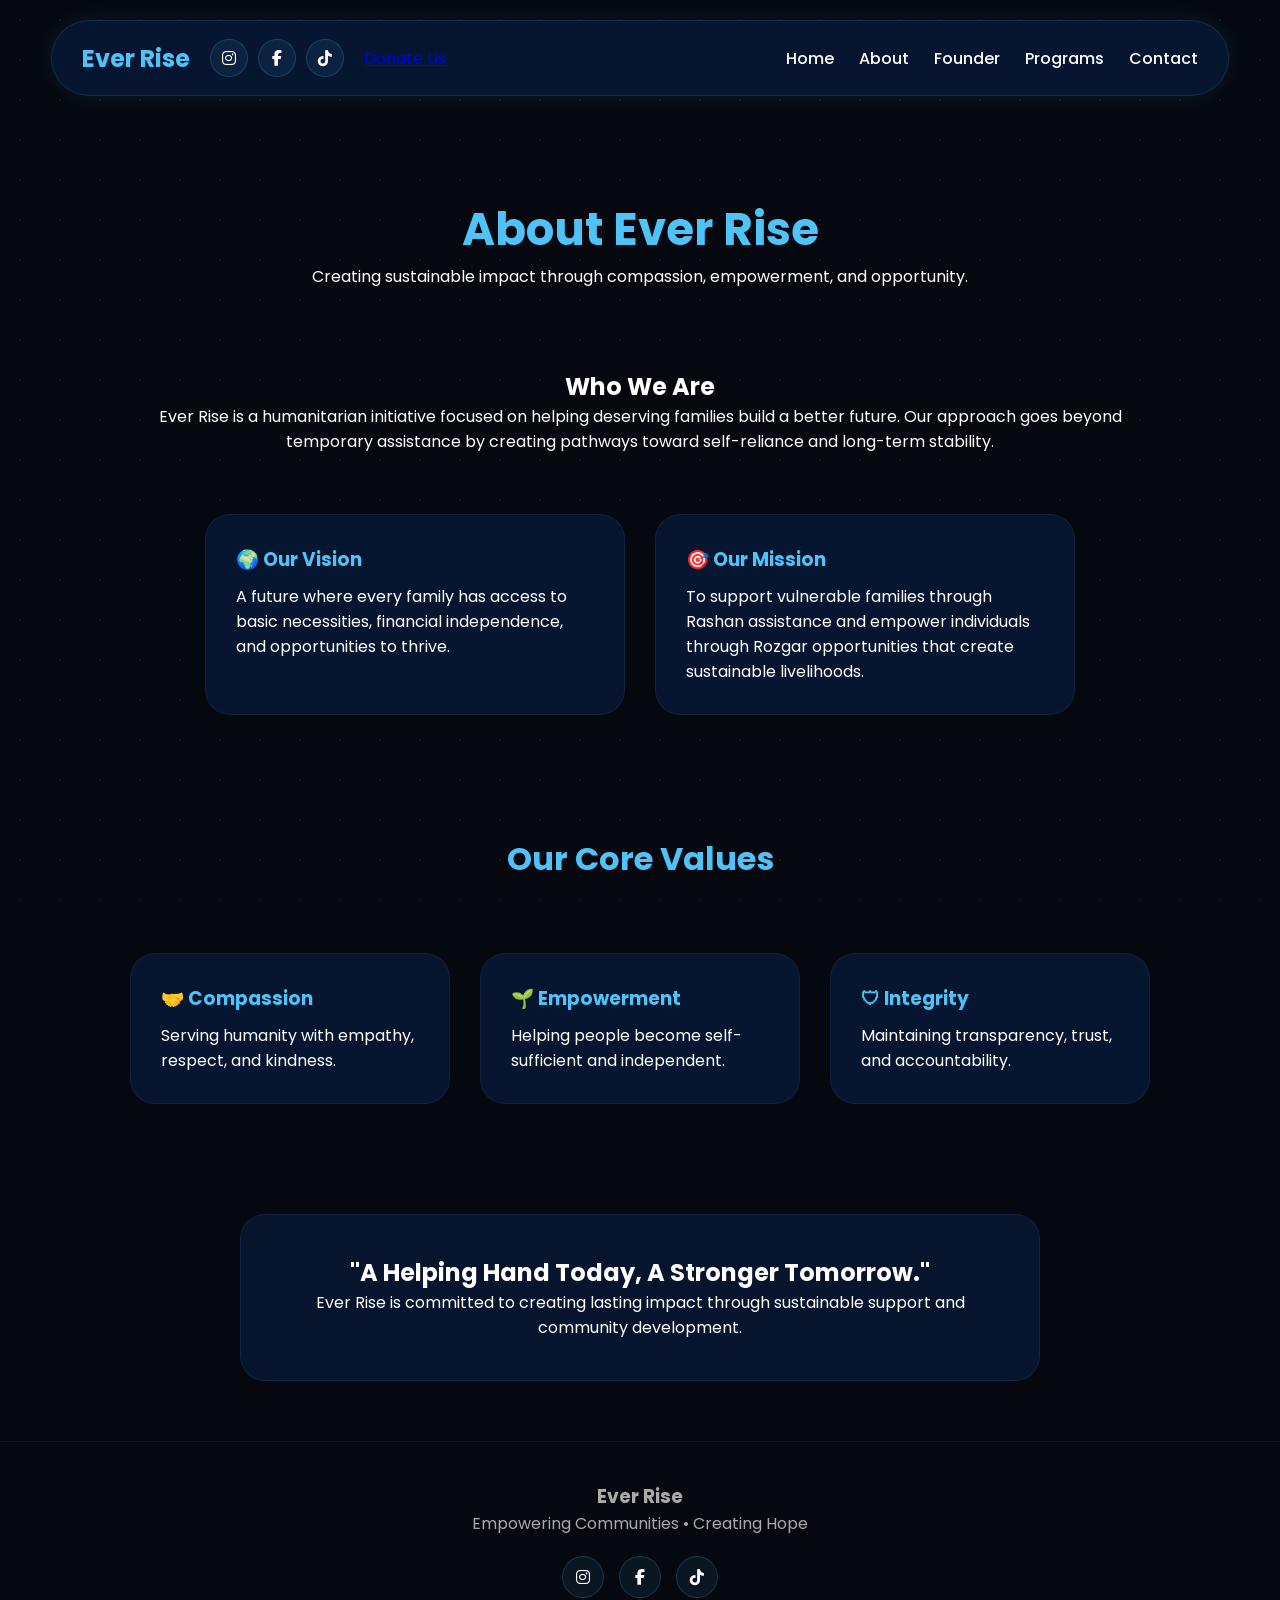
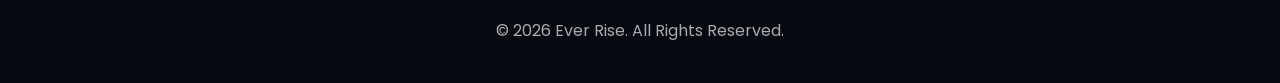
==== about.html @ 87ec5e27 "Update about.html" ====
<!DOCTYPE html>
<html lang="en">

<head>
    <meta charset="UTF-8">
    <meta name="viewport" content="width=device-width, initial-scale=1.0">

    <title>About Us | Ever Rise</title>

    <link rel="icon" type="image/jpeg" href="ever.rise.jpeg">
        <!-- Font Awesome Icons -->
    <link rel="stylesheet"
    href="https://cdnjs.cloudflare.com/ajax/libs/font-awesome/6.5.1/css/all.min.css">

    <link rel="stylesheet" href="css/style.css">

    <link rel="preconnect" href="https://fonts.googleapis.com">
    <link href="https://fonts.googleapis.com/css2?family=Poppins:wght@300;400;500;600;700;800&display=swap"
        rel="stylesheet">
    <link rel="stylesheet"
    href="https://cdnjs.cloudflare.com/ajax/libs/font-awesome/6.5.1/css/all.min.css">
</head>

<body>

    <!-- Animated Background -->
    <div class="particles"></div>

    <!-- Navigation -->

<nav>

    <div class="nav-left">

        <div class="logo">
            Ever Rise
        </div>

        <div class="social-links">

            <a href="https://www.instagram.com/ever.rise.1187/" target="_blank">
                <i class="fab fa-instagram"></i>
            </a>

            <a href="https://www.facebook.com/profile.php?id=61590970520657" target="_blank">
                <i class="fab fa-facebook-f"></i>
            </a>
                    <a href="https://www.tiktok.com/@ever.rise.1187?_r=1&_t=ZS-97JCHIYLV4e" target="_blank">
            <i class="fab fa-tiktok"></i>
            </a>

        </div>
        <a href="donate.html" class="donate-btn">
        Donate Us
        </a>
    </div>

    <ul>
        <li><a href="index.html">Home</a></li>
        <li><a href="about.html">About</a></li>
        <li><a href="founder.html">Founder</a></li>
        <li><a href="projects.html">Programs</a></li>
        <li><a href="contact.html">Contact</a></li>
    </ul>

</nav>

    <!-- Page Header -->

    <section class="page-hero">

        <h1 class="reveal">
            About Ever Rise
        </h1>

        <p class="reveal">
            Creating sustainable impact through compassion,
            empowerment, and opportunity.
        </p>

    </section>

    <!-- About Section -->

    <section class="about-section">

        <div class="about-content reveal">

            <h2>
                Who We Are
            </h2>

            <p>
                Ever Rise is a humanitarian initiative focused on helping
                deserving families build a better future. Our approach goes
                beyond temporary assistance by creating pathways toward
                self-reliance and long-term stability.
            </p>

        </div>

    </section>

    <!-- Vision & Mission -->

    <section class="vision-mission">

        <div class="card reveal">

            <h3>🌍 Our Vision</h3>

            <p>
                A future where every family has access to basic necessities,
                financial independence, and opportunities to thrive.
            </p>

        </div>

        <div class="card reveal">

            <h3>🎯 Our Mission</h3>

            <p>
                To support vulnerable families through Rashan assistance
                and empower individuals through Rozgar opportunities that
                create sustainable livelihoods.
            </p>

        </div>

    </section>

    <!-- Values -->

    <section class="values">

        <h2 class="section-title reveal">
            Our Core Values
        </h2>

        <div class="program-grid">

            <div class="card reveal">
                <h3>🤝 Compassion</h3>
                <p>
                    Serving humanity with empathy, respect, and kindness.
                </p>
            </div>

            <div class="card reveal">
                <h3>🌱 Empowerment</h3>
                <p>
                    Helping people become self-sufficient and independent.
                </p>
            </div>

            <div class="card reveal">
                <h3>🛡 Integrity</h3>
                <p>
                    Maintaining transparency, trust, and accountability.
                </p>
            </div>

        </div>

    </section>

    <!-- Quote Section -->

    <section class="mission reveal">

        <div class="mission-box">

            <h2>
                "A Helping Hand Today, A Stronger Tomorrow."
            </h2>

            <p>
                Ever Rise is committed to creating lasting impact through
                sustainable support and community development.
            </p>

        </div>

    </section>

    <!-- Footer -->

 <footer>

    <h3>Ever Rise</h3>

    <p>
        Empowering Communities • Creating Hope
    </p>

    <div class="footer-social">

        <a href="https://www.instagram.com/ever.rise.1187/" target="_blank">
            <i class="fab fa-instagram"></i>
        </a>

        <a href="https://www.facebook.com/profile.php?id=61590970520657" target="_blank">
            <i class="fab fa-facebook-f"></i>
        </a>
        <a href="https://www.tiktok.com/@ever.rise.1187?_r=1&_t=ZS-97JCHIYLV4e" target="_blank">
            <i class="fab fa-tiktok"></i>
        </a>
        
    </div>

    <p class="copyright">
        © 2026 Ever Rise. All Rights Reserved.
    </p>

</footer>

    <script src="js/script.js"></script>

</body>

</html>
---- css/style.css ----
/* =========================
   GLOBAL RESET
========================= */

*{
    margin:0;
    padding:0;
    box-sizing:border-box;
    font-family:'Poppins', sans-serif;
}

body{
    background:#05080f;
    color:#ffffff;
    overflow-x:hidden;
}

/* =========================
   COLORS
========================= */

:root{
    --primary:#0d47a1;
    --secondary:#1e88e5;
    --dark:#05080f;
    --card:#081b3d;
    --glow:#4fc3f7;
}

/* =========================
   GLITTER BACKGROUND
========================= */

.particles{
    position:fixed;
    width:100%;
    height:100%;
    top:0;
    left:0;
    z-index:-1;
    overflow:hidden;
}

.particles::before,
.particles::after{
    content:"";
    position:absolute;
    width:200%;
    height:200%;
    background:
    radial-gradient(circle, rgba(79,195,247,0.6) 1px, transparent 1px);
    background-size:40px 40px;
    opacity:0.12;
    animation:moveStars 60s linear infinite;
}

.particles::after{
    opacity:0.06;
    animation-direction:reverse;
}

@keyframes moveStars{
    from{
        transform:translate(0,0);
    }
    to{
        transform:translate(-300px,-300px);
    }
}

/* =========================
   NAVBAR
========================= */

nav{
    width:92%;
    margin:20px auto;
    padding:18px 30px;

    display:flex;
    justify-content:space-between;
    align-items:center;

    background:rgba(8,27,61,0.75);
    backdrop-filter:blur(20px);

    border-radius:60px;
    border:1px solid rgba(79,195,247,0.15);

    box-shadow:0 0 25px rgba(79,195,247,0.10);
}

.logo{
    font-size:24px;
    font-weight:700;
    color:var(--glow);
}

nav ul{
    display:flex;
    list-style:none;
    gap:25px;
}

nav ul li a{
    text-decoration:none;
    color:#ffffff;
    transition:0.3s;
    font-weight:500;
}

nav ul li a:hover,
nav ul li a.active{
    color:var(--glow);
}

/* =========================
   HERO
========================= */

.hero{
    height:85vh;
    display:flex;
    align-items:center;
    justify-content:center;
    text-align:center;
    padding:20px;
}

.hero-content{
    max-width:800px;
}

.tagline{
    color:var(--glow);
    font-size:14px;
    letter-spacing:2px;
}

.hero h1{
    font-size:60px;
    margin:20px 0;
    line-height:1.2;
    animation:glowText 4s infinite alternate;
}

.hero p{
    color:#c7d6ff;
    margin-bottom:25px;
}

@keyframes glowText{
    from{
        text-shadow:0 0 10px rgba(79,195,247,0.2);
    }
    to{
        text-shadow:0 0 25px rgba(79,195,247,0.6);
    }
}

/* =========================
   BUTTONS
========================= */

.btn{
    display:inline-block;
    padding:12px 28px;
    background:var(--primary);
    color:#fff;
    border-radius:50px;
    text-decoration:none;
    transition:0.4s;
    position:relative;
    overflow:hidden;
}

.btn:hover{
    background:#1565c0;
    transform:translateY(-3px);
}

.btn-outline{
    background:transparent;
    border:1px solid var(--glow);
}

.btn::before{
    content:"";
    position:absolute;
    top:0;
    left:-120%;
    width:100%;
    height:100%;
    background:linear-gradient(90deg,transparent,rgba(255,255,255,0.3),transparent);
    transition:0.7s;
}

.btn:hover::before{
    left:120%;
}

/* =========================
   STATS
========================= */

.stats{
    display:flex;
    justify-content:center;
    gap:30px;
    flex-wrap:wrap;
    padding:60px 20px;
}

.stat-card{
    background:rgba(8,27,61,0.7);
    border-radius:25px;
    padding:30px;
    width:220px;
    text-align:center;
    border:1px solid rgba(79,195,247,0.1);
    transition:0.4s;
}

.stat-card:hover{
    transform:translateY(-10px);
    box-shadow:0 0 30px rgba(79,195,247,0.25);
}

.stat-card h2{
    font-size:40px;
    color:var(--glow);
}

/* =========================
   PROGRAMS / CARDS
========================= */

.program-grid{
    display:flex;
    justify-content:center;
    flex-wrap:wrap;
    gap:30px;
    padding:50px 20px;
}

.card{
    background:rgba(8,27,61,0.75);
    backdrop-filter:blur(15px);
    padding:30px;
    border-radius:25px;
    width:320px;

    border:1px solid rgba(255,255,255,0.05);

    transition:0.4s;
}

.card:hover{
    transform:translateY(-10px);
    border-color:rgba(79,195,247,0.4);
    box-shadow:0 15px 40px rgba(79,195,247,0.2);
}

.card h3{
    color:var(--glow);
    margin-bottom:10px;
}

.icon{
    font-size:30px;
    margin-bottom:10px;
}

.program-card ul{
    margin:15px 0;
    padding-left:18px;
}

/* =========================
   SECTIONS
========================= */

.section-title{
    text-align:center;
    font-size:32px;
    color:var(--glow);
    margin-top:40px;
}

.page-hero{
    text-align:center;
    padding:80px 20px;
}

.page-hero h1{
    font-size:45px;
    color:var(--glow);
}

/* =========================
   MISSION BOX
========================= */

.mission-box{
    max-width:800px;
    margin:60px auto;
    padding:40px;
    background:rgba(8,27,61,0.7);
    border-radius:25px;
    border:1px solid rgba(79,195,247,0.1);
    text-align:center;
}

/* =========================
   CONTACT
========================= */

.contact-section{
    display:flex;
    justify-content:center;
    gap:30px;
    flex-wrap:wrap;
    padding:50px 20px;
}

.contact-card{
    width:320px;
    background:rgba(8,27,61,0.75);
    padding:30px;
    border-radius:25px;
    text-align:center;
    border:1px solid rgba(255,255,255,0.05);
}

.contact-link{
    display:inline-block;
    margin-top:10px;
    color:var(--glow);
    text-decoration:none;
}

/* =========================
   FOOTER
========================= */

footer{
    text-align:center;
    padding:40px 20px;
    margin-top:60px;
    border-top:1px solid rgba(255,255,255,0.05);
    color:#aaa;
}

/* =========================
   SCROLL ANIMATION
========================= */

.reveal{
    opacity:0;
    transform:translateY(40px);
    transition:1s ease;
}

.reveal.active{
    opacity:1;
    transform:translateY(0);
}

/* =========================
   RESPONSIVE
========================= */

@media(max-width:768px){

    nav{
        flex-direction:column;
        gap:20px;
        border-radius:25px;
    }

    nav ul{
        justify-content:center;
        flex-wrap:wrap;
    }

    .social-links{
        justify-content:center;
    }
}

/* =========================
   FOUNDER PAGE
========================= */

.founder-section{
    max-width:1200px;
    margin:auto;
    padding:40px 20px 80px;
}

.founder-content{
    display:flex;
    align-items:center;
    justify-content:space-between;
    gap:60px;
}

.founder-text{
    flex:1;
}

.founder-tag{
    color:var(--glow);
    letter-spacing:2px;
    font-size:14px;
}

.founder-text h2{
    font-size:42px;
    margin:15px 0 25px;
}

.founder-text p{
    color:#d5dff5;
    margin-bottom:18px;
    line-height:1.9;
}

.founder-signature{
    margin-top:30px;
    color:var(--glow);
    font-weight:600;
    font-size:18px;
}

.founder-image{
    flex:1;
    display:flex;
    justify-content:center;
}

.founder-image img{
    width:100%;
    max-width:420px;

    border-radius:35px;

    border:2px solid rgba(79,195,247,.3);

    box-shadow:
    0 0 25px rgba(79,195,247,.15),
    0 0 60px rgba(79,195,247,.08);

    transition:.4s;
}

.founder-image img:hover{
    transform:translateY(-10px);

    box-shadow:
    0 0 35px rgba(79,195,247,.25),
    0 0 90px rgba(79,195,247,.12);
}

@media(max-width:900px){

    .founder-content{
        flex-direction:column-reverse;
        text-align:center;
    }

    .founder-text h2{
        font-size:32px;
    }

    .founder-image img{
        max-width:320px;
    }
}

/* =========================
   ABOUT PAGE FIX (VISION / MISSION)
========================= */

.vision-mission{
    display:flex;
    justify-content:center;
    align-items:stretch;
    gap:30px;

    padding:60px 20px;
    flex-wrap:wrap;
}

/* Make both cards equal + structured */
.vision-mission .card{
    flex:1;
    min-width:320px;
    max-width:420px;
    text-align:left;
}

/* Center section heading properly */
.section-title{
    width:100%;
    text-align:center;
    margin:60px 0 20px;
}

.about-content{
    text-align:center;
    max-width:1000px;
    margin:0 auto;
}

.about-content h2,
.about-content p{
    text-align:center;
}

/* =========================
   SOCIAL LINKS
========================= */

.social-links{
    display:flex;
    gap:15px;
    align-items:center;
}

.social-links a,
.footer-social a{

    width:42px;
    height:42px;

    display:flex;
    align-items:center;
    justify-content:center;

    border-radius:50%;

    color:#fff;
    text-decoration:none;

    background:rgba(79,195,247,.08);

    border:1px solid rgba(79,195,247,.2);

    transition:.35s;
}

.social-links a:hover,
.footer-social a:hover{

    transform:translateY(-4px);

    color:#4fc3f7;

    box-shadow:
    0 0 15px rgba(79,195,247,.4),
    0 0 30px rgba(79,195,247,.2);
}

.footer-social{

    display:flex;
    justify-content:center;
    gap:15px;

    margin:20px 0;
}
/* NAV LEFT SIDE */

.nav-left{
    display:flex;
    align-items:center;
    gap:20px;
}

/* SMALLER HEADER ICONS */

.social-links{
    display:flex;
    gap:10px;
}

.social-links a{

    width:38px;
    height:38px;

    display:flex;
    align-items:center;
    justify-content:center;

    border-radius:50%;

    color:white;
    text-decoration:none;

    background:rgba(79,195,247,.08);

    border:1px solid rgba(79,195,247,.2);

    transition:.3s;
}

.social-links a:hover{

    color:#4fc3f7;

    transform:translateY(-2px);

    box-shadow:
    0 0 12px rgba(79,195,247,.4);
}
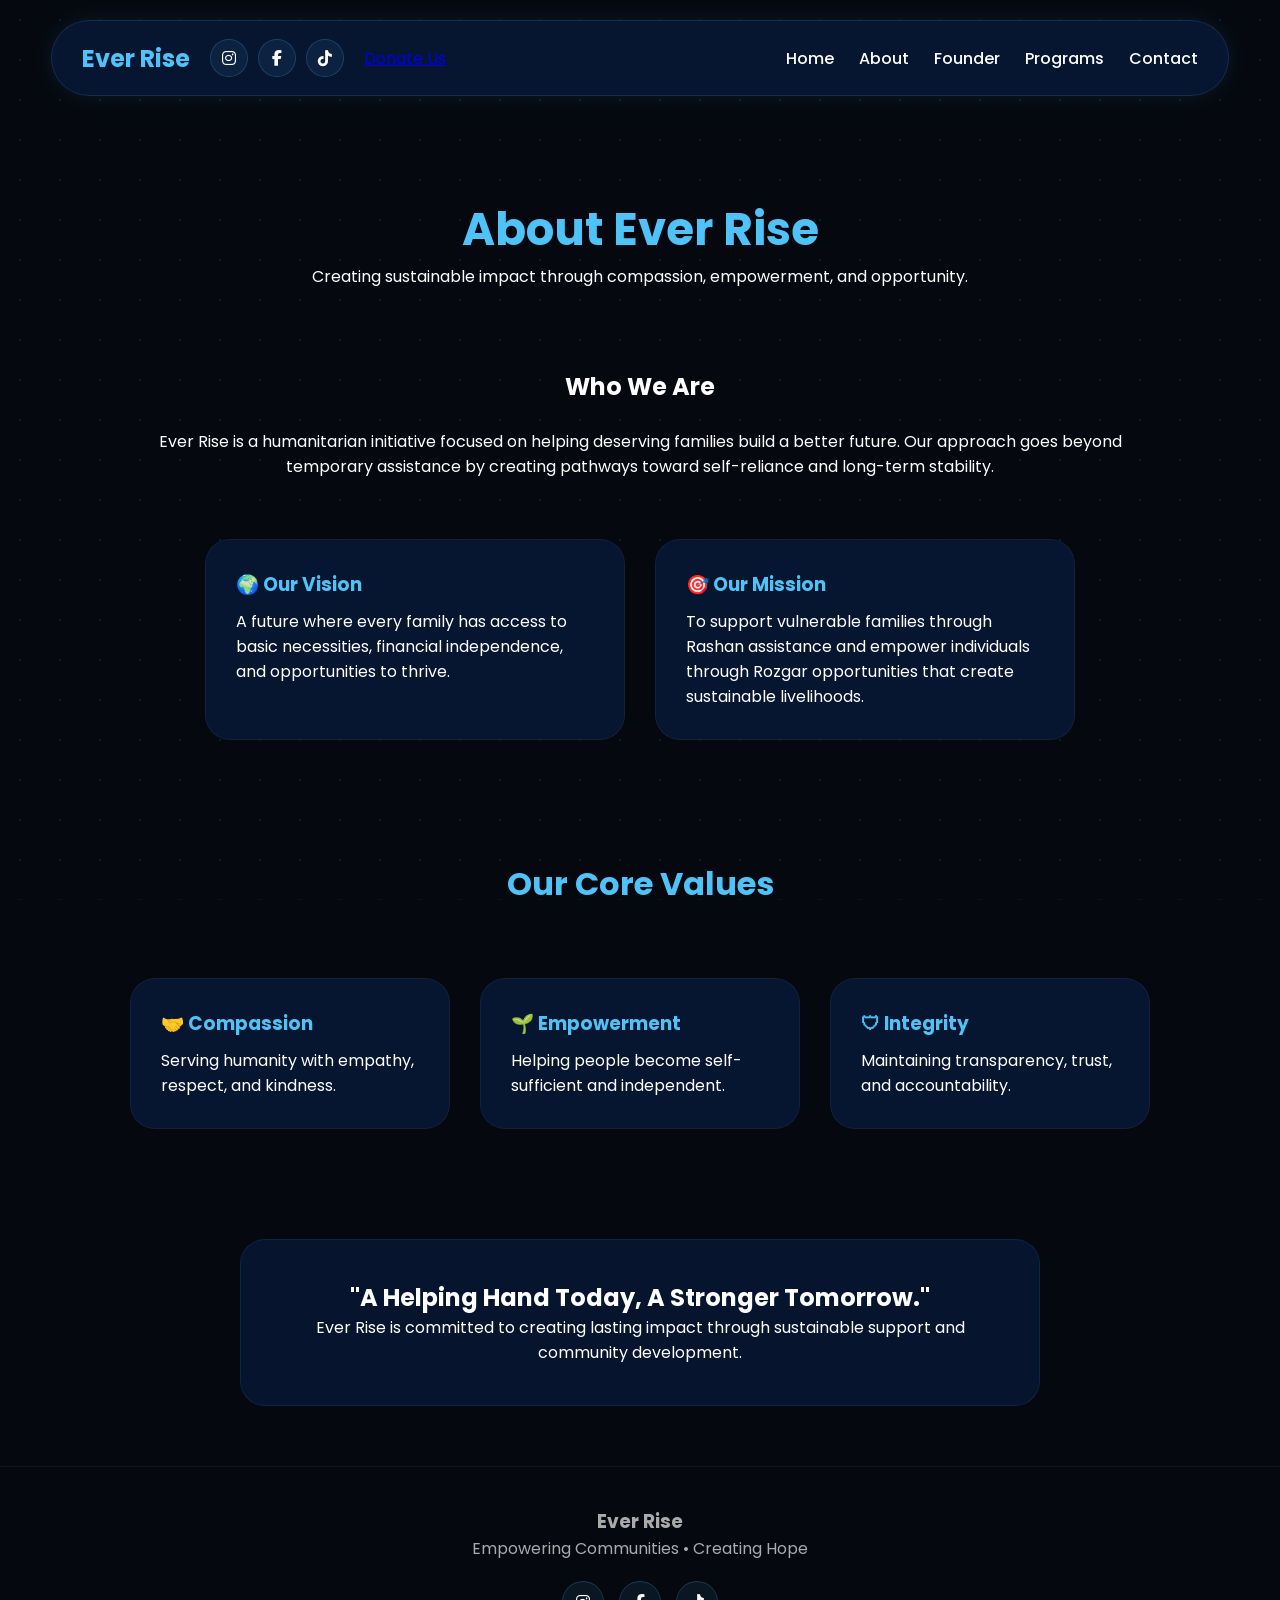
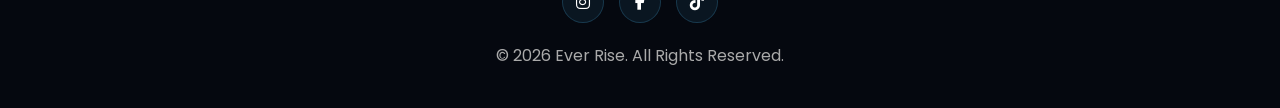
==== commit 32cb6ed0: "Fix HTML formatting and structure in about.html" ====
--- a/about.html
+++ b/about.html
@@ -89,7 +89,7 @@
             <h2>
                 Who We Are
             </h2>
-
+            <br>
             <p>
                 Ever Rise is a humanitarian initiative focused on helping
                 deserving families build a better future. Our approach goes
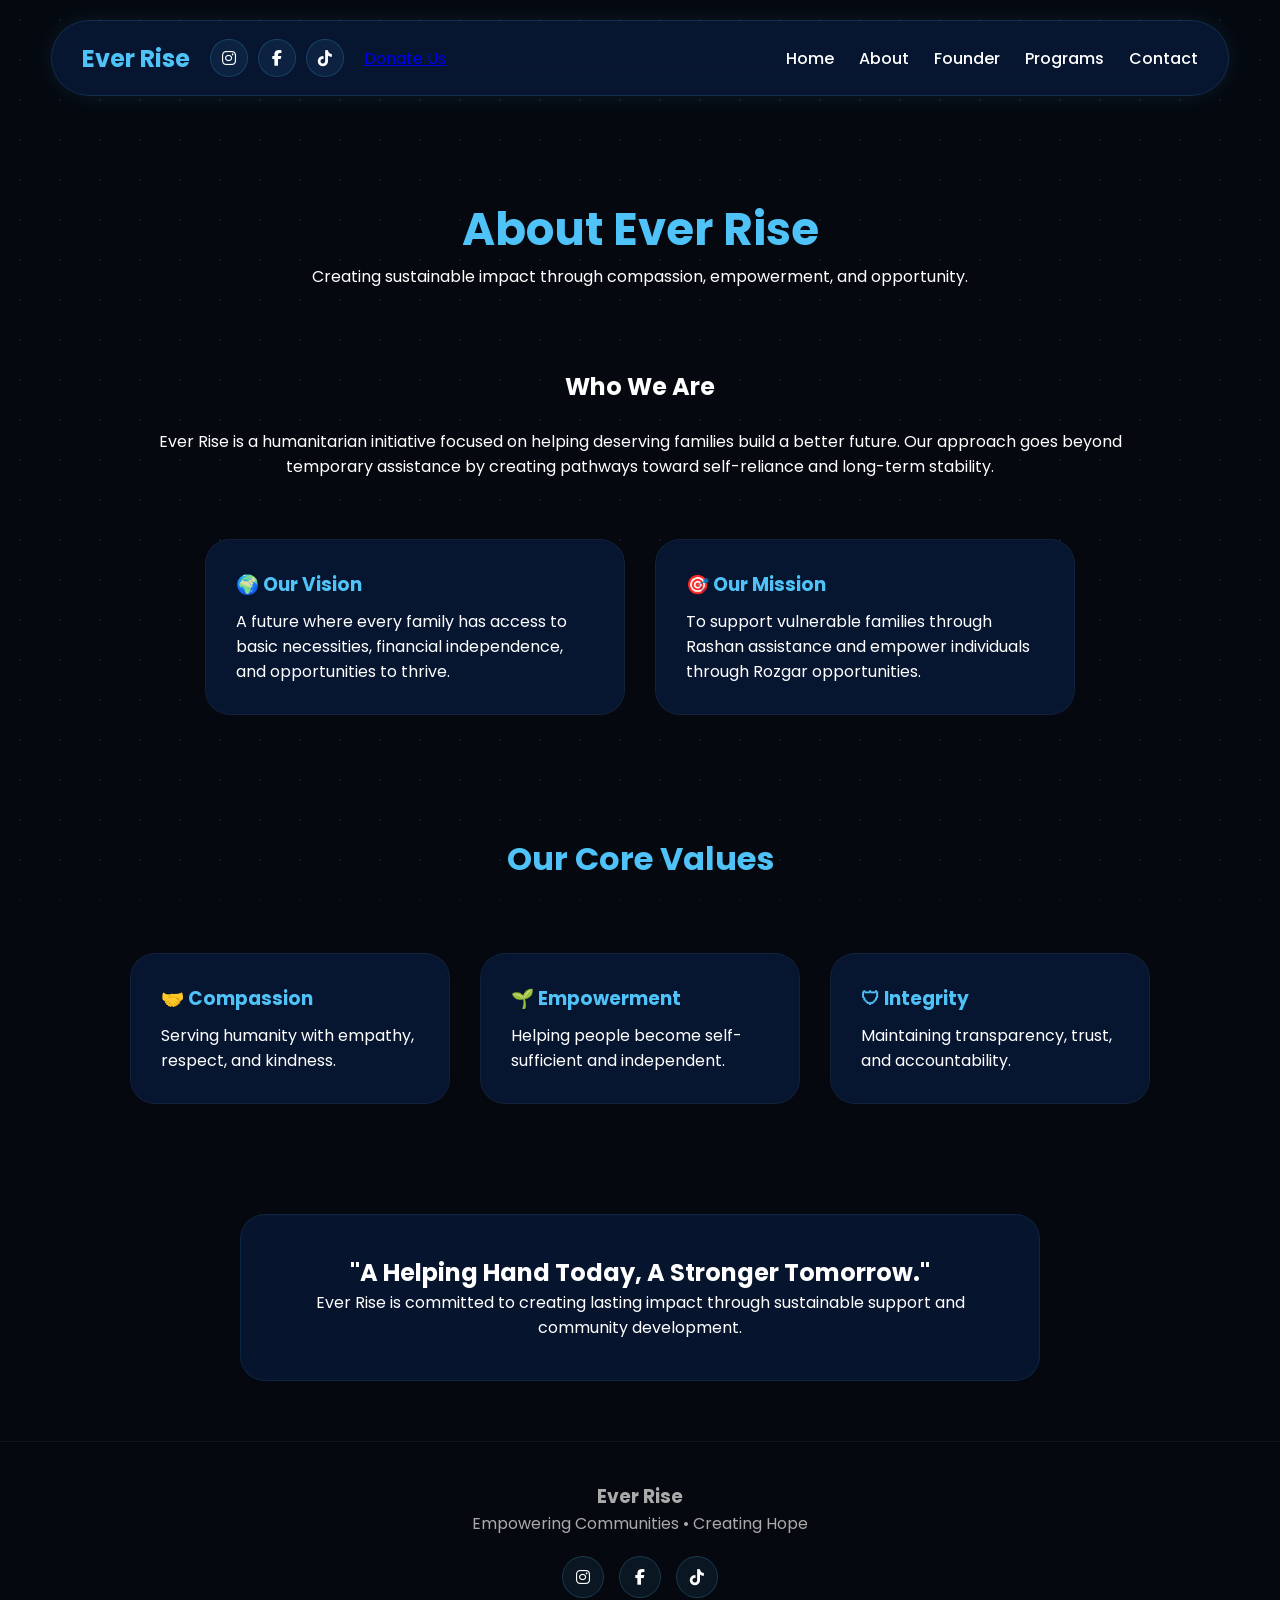
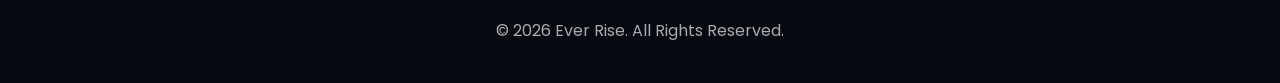
==== commit a1e4b175: "Update about.html" ====
--- a/about.html
+++ b/about.html
@@ -122,8 +122,7 @@
 
             <p>
                 To support vulnerable families through Rashan assistance
-                and empower individuals through Rozgar opportunities that
-                create sustainable livelihoods.
+                and empower individuals through Rozgar opportunities.
             </p>
 
         </div>
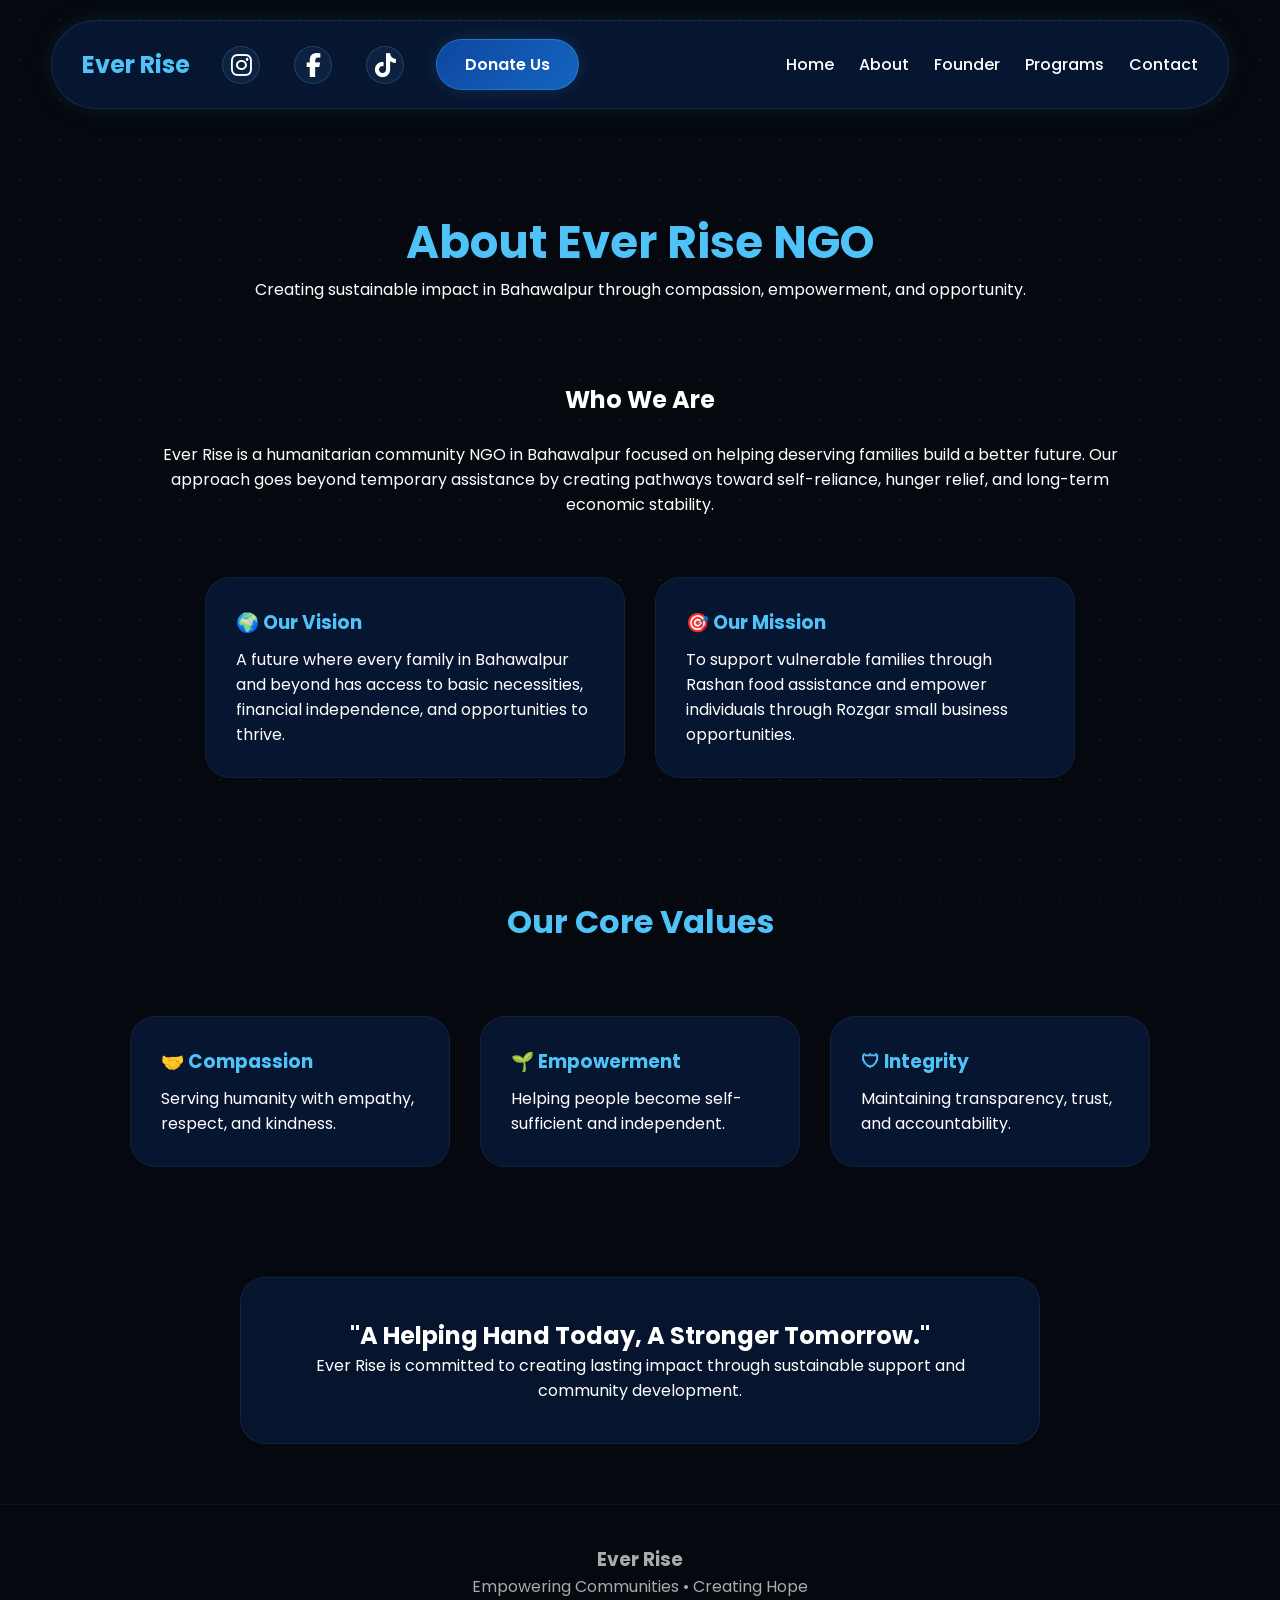
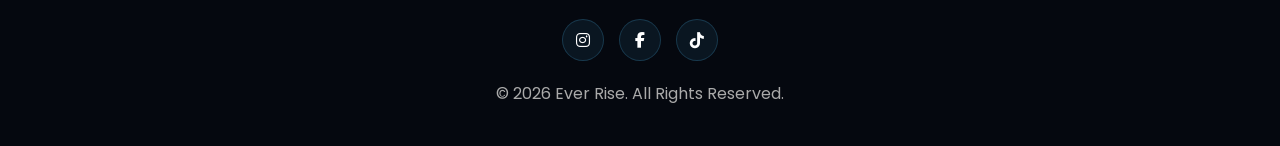
==== commit cc6db85f: "Update about.html" ====
--- a/about.html
+++ b/about.html
@@ -5,20 +5,48 @@
     <meta charset="UTF-8">
     <meta name="viewport" content="width=device-width, initial-scale=1.0">
 
-    <title>About Us | Ever Rise</title>
+    <title>About Us | Ever Rise NGO – Mission & Vision in Bahawalpur</title>
+    <meta name="description"
+        content="Discover the mission, vision, and core values of Ever Rise NGO in Bahawalpur. We drive sustainable community development and empower underprivileged families.">
+    <meta name="robots" content="index, follow">
+    <link rel="canonical" href="https://ever-rise-org.vercel.app/about">
+
+    <!-- Open Graph Tags -->
+    <meta property="og:title" content="About Us | Ever Rise NGO">
+    <meta property="og:description"
+        content="Creating sustainable impact through compassion, empowerment, and opportunity in Bahawalpur.">
+    <meta property="og:url" content="https://ever-rise-org.vercel.app/about">
+    <meta property="og:type" content="website">
+    <meta property="og:image" content="https://ever-rise-org.vercel.app/ever.rise.jpeg">
+
+    <!-- Structured Data (JSON-LD) Breadcrumbs -->
+    <script type="application/ld+json">
+    {
+      "@context": "https://schema.org",
+      "@type": "BreadcrumbList",
+      "itemListElement": [{
+        "@type": "ListItem",
+        "position": 1,
+        "name": "Home",
+        "item": "https://ever-rise-org.vercel.app/"
+      },{
+        "@type": "ListItem",
+        "position": 2,
+        "name": "About Us",
+        "item": "https://ever-rise-org.vercel.app/about"
+      }]
+    }
+    </script>
 
     <link rel="icon" type="image/jpeg" href="ever.rise.jpeg">
-        <!-- Font Awesome Icons -->
-    <link rel="stylesheet"
-    href="https://cdnjs.cloudflare.com/ajax/libs/font-awesome/6.5.1/css/all.min.css">
+    <!-- Font Awesome Icons -->
+    <link rel="stylesheet" href="https://cdnjs.cloudflare.com/ajax/libs/font-awesome/6.5.1/css/all.min.css">
 
     <link rel="stylesheet" href="css/style.css">
 
     <link rel="preconnect" href="https://fonts.googleapis.com">
     <link href="https://fonts.googleapis.com/css2?family=Poppins:wght@300;400;500;600;700;800&display=swap"
         rel="stylesheet">
-    <link rel="stylesheet"
-    href="https://cdnjs.cloudflare.com/ajax/libs/font-awesome/6.5.1/css/all.min.css">
 </head>
 
 <body>
@@ -28,53 +56,57 @@
 
     <!-- Navigation -->
 
-<nav>
-
-    <div class="nav-left">
-
-        <div class="logo">
-            Ever Rise
-        </div>
-
-        <div class="social-links">
-
-            <a href="https://www.instagram.com/ever.rise.1187/" target="_blank">
-                <i class="fab fa-instagram"></i>
-            </a>
-
-            <a href="https://www.facebook.com/profile.php?id=61590970520657" target="_blank">
-                <i class="fab fa-facebook-f"></i>
-            </a>
-                    <a href="https://www.tiktok.com/@ever.rise.1187?_r=1&_t=ZS-97JCHIYLV4e" target="_blank">
-            <i class="fab fa-tiktok"></i>
-            </a>
-
-        </div>
-        <a href="donate.html" class="donate-btn">
-        Donate Us
-        </a>
-    </div>
-
-    <ul>
-        <li><a href="index.html">Home</a></li>
-        <li><a href="about.html">About</a></li>
-        <li><a href="founder.html">Founder</a></li>
-        <li><a href="projects.html">Programs</a></li>
-        <li><a href="contact.html">Contact</a></li>
-    </ul>
-
-</nav>
+    <nav>
+
+        <div class="nav-left">
+
+            <div class="logo">
+                Ever Rise
+            </div>
+
+            <div class="social-links">
+
+                <a href="https://www.instagram.com/ever.rise.1187/" target="_blank" rel="noopener noreferrer"
+                    aria-label="Follow Ever Rise NGO on Instagram">
+                    <i class="fab fa-instagram"></i>
+                </a>
+
+                <a href="https://www.facebook.com/profile.php?id=61590970520657" target="_blank"
+                    rel="noopener noreferrer" aria-label="Follow Ever Rise NGO on Facebook">
+                    <i class="fab fa-facebook-f"></i>
+                </a>
+
+                <a href="https://www.tiktok.com/@ever.rise.1187?_r=1&_t=ZS-97JCHIYLV4e" target="_blank"
+                    rel="noopener noreferrer" aria-label="Follow Ever Rise NGO on TikTok">
+                    <i class="fab fa-tiktok"></i>
+                </a>
+
+            </div>
+            <a href="donate.html" class="donate-btn">
+                Donate Us
+            </a>
+        </div>
+
+        <ul>
+            <li><a href="index.html">Home</a></li>
+            <li><a href="about.html">About</a></li>
+            <li><a href="founder.html">Founder</a></li>
+            <li><a href="projects.html">Programs</a></li>
+            <li><a href="contact.html">Contact</a></li>
+        </ul>
+
+    </nav>
 
     <!-- Page Header -->
 
     <section class="page-hero">
 
         <h1 class="reveal">
-            About Ever Rise
+            About Ever Rise NGO
         </h1>
 
         <p class="reveal">
-            Creating sustainable impact through compassion,
+            Creating sustainable impact in Bahawalpur through compassion,
             empowerment, and opportunity.
         </p>
 
@@ -91,10 +123,10 @@
             </h2>
             <br>
             <p>
-                Ever Rise is a humanitarian initiative focused on helping
+                Ever Rise is a humanitarian community NGO in Bahawalpur focused on helping
                 deserving families build a better future. Our approach goes
                 beyond temporary assistance by creating pathways toward
-                self-reliance and long-term stability.
+                self-reliance, hunger relief, and long-term economic stability.
             </p>
 
         </div>
@@ -110,7 +142,7 @@
             <h3>🌍 Our Vision</h3>
 
             <p>
-                A future where every family has access to basic necessities,
+                A future where every family in Bahawalpur and beyond has access to basic necessities,
                 financial independence, and opportunities to thrive.
             </p>
 
@@ -121,8 +153,8 @@
             <h3>🎯 Our Mission</h3>
 
             <p>
-                To support vulnerable families through Rashan assistance
-                and empower individuals through Rozgar opportunities.
+                To support vulnerable families through Rashan food assistance
+                and empower individuals through Rozgar small business opportunities.
             </p>
 
         </div>
@@ -185,34 +217,38 @@
 
     <!-- Footer -->
 
- <footer>
-
-    <h3>Ever Rise</h3>
-
-    <p>
-        Empowering Communities • Creating Hope
-    </p>
-
-    <div class="footer-social">
-
-        <a href="https://www.instagram.com/ever.rise.1187/" target="_blank">
-            <i class="fab fa-instagram"></i>
-        </a>
-
-        <a href="https://www.facebook.com/profile.php?id=61590970520657" target="_blank">
-            <i class="fab fa-facebook-f"></i>
-        </a>
-        <a href="https://www.tiktok.com/@ever.rise.1187?_r=1&_t=ZS-97JCHIYLV4e" target="_blank">
-            <i class="fab fa-tiktok"></i>
-        </a>
-        
-    </div>
-
-    <p class="copyright">
-        © 2026 Ever Rise. All Rights Reserved.
-    </p>
-
-</footer>
+    <footer>
+
+        <h3>Ever Rise</h3>
+
+        <p>
+            Empowering Communities • Creating Hope
+        </p>
+
+        <div class="footer-social">
+
+            <a href="https://www.instagram.com/ever.rise.1187/" target="_blank" rel="noopener noreferrer"
+                aria-label="Follow Ever Rise NGO on Instagram">
+                <i class="fab fa-instagram"></i>
+            </a>
+
+            <a href="https://www.facebook.com/profile.php?id=61590970520657" target="_blank" rel="noopener noreferrer"
+                aria-label="Follow Ever Rise NGO on Facebook">
+                <i class="fab fa-facebook-f"></i>
+            </a>
+
+            <a href="https://www.tiktok.com/@ever.rise.1187?_r=1&_t=ZS-97JCHIYLV4e" target="_blank"
+                rel="noopener noreferrer" aria-label="Follow Ever Rise NGO on TikTok">
+                <i class="fab fa-tiktok"></i>
+            </a>
+
+        </div>
+
+        <p class="copyright">
+            © 2026 Ever Rise. All Rights Reserved.
+        </p>
+
+    </footer>
 
     <script src="js/script.js"></script>
 
--- a/css/style.css
+++ b/css/style.css
@@ -93,6 +93,7 @@
 
 .logo{
     font-size:24px;
+    white-space:normal;
     font-weight:700;
     color:var(--glow);
 }
@@ -367,6 +368,9 @@
     transform:translateY(0);
 }
 
+.about-section{
+    text-align:center;
+}
 /* =========================
    RESPONSIVE
 ========================= */
@@ -374,21 +378,69 @@
 @media(max-width:768px){
 
     nav{
+        width:95%;
+        margin:15px auto;
+        padding:20px 15px;
+
+        display:flex;
         flex-direction:column;
-        gap:20px;
+
+        align-items:center;
+        justify-content:center;
+
+        gap:18px;
+
         border-radius:25px;
     }
 
+    .logo{
+        display:block;
+        white-space:normal;
+        width:100%;
+        text-align:center;
+
+        font-size:32px;
+        line-height:1.1;
+    }
+
+    .social-links{
+        display:flex;
+        justify-content:center;
+        gap:15px;
+
+        width:100%;
+    }
+
+    .social-links a{
+        width:45px;
+        height:45px;
+    }
+
+    .donate-btn{
+        padding:10px 22px;
+        font-size:15px;
+
+        width:auto;
+        min-width:150px;
+
+        text-align:center;
+    }
+
     nav ul{
+        display:flex;
+        flex-wrap:wrap;
+
         justify-content:center;
-        flex-wrap:wrap;
-    }
-
-    .social-links{
-        justify-content:center;
-    }
-}
-
+
+        gap:15px 25px;
+
+        width:100%;
+    }
+
+    nav ul li{
+        list-style:none;
+    }
+}
 /* =========================
    FOUNDER PAGE
 ========================= */
@@ -616,3 +668,226 @@
     box-shadow:
     0 0 12px rgba(79,195,247,.4);
 }
+.social-links a{
+    color:white;
+    font-size:24px;
+    margin:0 12px;
+    transition:0.3s;
+}
+
+.social-links a:hover{
+    transform:translateY(-5px);
+}
+
+.fa-instagram:hover{
+    color:#E4405F;
+}
+
+.fa-facebook-f:hover{
+    color:#1877F2;
+}
+
+.fa-tiktok:hover{
+    color:#25F4EE;
+}
+
+.donate-btn{
+    background:linear-gradient(135deg,#0d47a1,#1565c0);
+
+    color:white;
+    text-decoration:none;
+
+    padding:12px 28px;
+
+    border-radius:50px;
+
+    font-weight:600;
+
+    transition:.3s;
+
+    border:1px solid rgba(79,195,247,.3);
+
+    box-shadow:0 0 15px rgba(79,195,247,.15);
+}
+
+.donate-btn:hover{
+    transform:translateY(-3px);
+
+    box-shadow:
+    0 0 20px rgba(79,195,247,.4),
+    0 0 40px rgba(79,195,247,.15);
+
+    background:linear-gradient(135deg,#1565c0,#1e88e5);
+}
+.donation-section{
+    display:flex;
+    justify-content:center;
+    padding:40px 20px;
+}
+
+.donation-card{
+    background:rgba(8,27,61,.75);
+
+    padding:30px;
+
+    border-radius:25px;
+
+    text-align:center;
+
+    border:1px solid rgba(79,195,247,.15);
+
+    max-width:700px;
+}
+
+.bank-image{
+    width:100%;
+    border-radius:15px;
+    margin:20px 0;
+}
+
+/* =========================
+   DONATION PAGE
+========================= */
+
+.donation-grid{
+    display:flex;
+    justify-content:center;
+    flex-wrap:wrap;
+    gap:30px;
+    padding:40px 20px 80px;
+}
+
+.donation-card{
+    width:350px;
+
+    background:rgba(8,27,61,.75);
+
+    backdrop-filter:blur(15px);
+
+    padding:30px;
+
+    border-radius:25px;
+
+    border:1px solid rgba(79,195,247,.15);
+
+    transition:.4s;
+}
+
+.donation-card:hover{
+    transform:translateY(-10px);
+
+    box-shadow:
+    0 0 30px rgba(79,195,247,.25);
+}
+
+.bank-icon{
+    font-size:42px;
+    margin-bottom:15px;
+}
+
+.donation-card h2{
+    color:var(--glow);
+    margin-bottom:20px;
+}
+
+.donation-card p{
+    margin:10px 0;
+    color:#dbe7ff;
+}
+
+.copy-box{
+    display:flex;
+    justify-content:space-between;
+    align-items:center;
+
+    background:rgba(255,255,255,.05);
+
+    padding:12px 15px;
+
+    border-radius:15px;
+
+    margin-bottom:15px;
+}
+
+.copy-box span{
+    font-size:14px;
+    word-break:break-all;
+}
+
+.copy-box button{
+    border:none;
+
+    background:#1565c0;
+
+    color:white;
+
+    padding:8px 14px;
+
+    border-radius:10px;
+
+    cursor:pointer;
+
+    transition:.3s;
+}
+
+.copy-box button:hover{
+    background:#1e88e5;
+}
+@media(max-width:768px){
+
+    nav{
+        flex-direction:column;
+        align-items:center;
+        gap:20px;
+        padding:20px;
+    }
+
+    .nav-left{
+        width:100%;
+
+        display:flex;
+        flex-direction:column;
+
+        align-items:center;
+        justify-content:center;
+
+        gap:18px;
+    }
+
+    .logo{
+        display:block;
+        width:100%;
+
+        text-align:center;
+
+        font-size:30px;
+        line-height:1.1;
+    }
+
+    .social-links{
+        display:flex;
+        justify-content:center;
+        gap:15px;
+
+        width:100%;
+    }
+
+    .donate-btn{
+        padding:10px 20px;
+        font-size:15px;
+
+        min-width:150px;
+        text-align:center;
+    }
+
+    nav ul{
+        width:100%;
+
+        display:flex;
+        flex-wrap:wrap;
+
+        justify-content:center;
+
+        gap:15px 25px;
+    }
+}
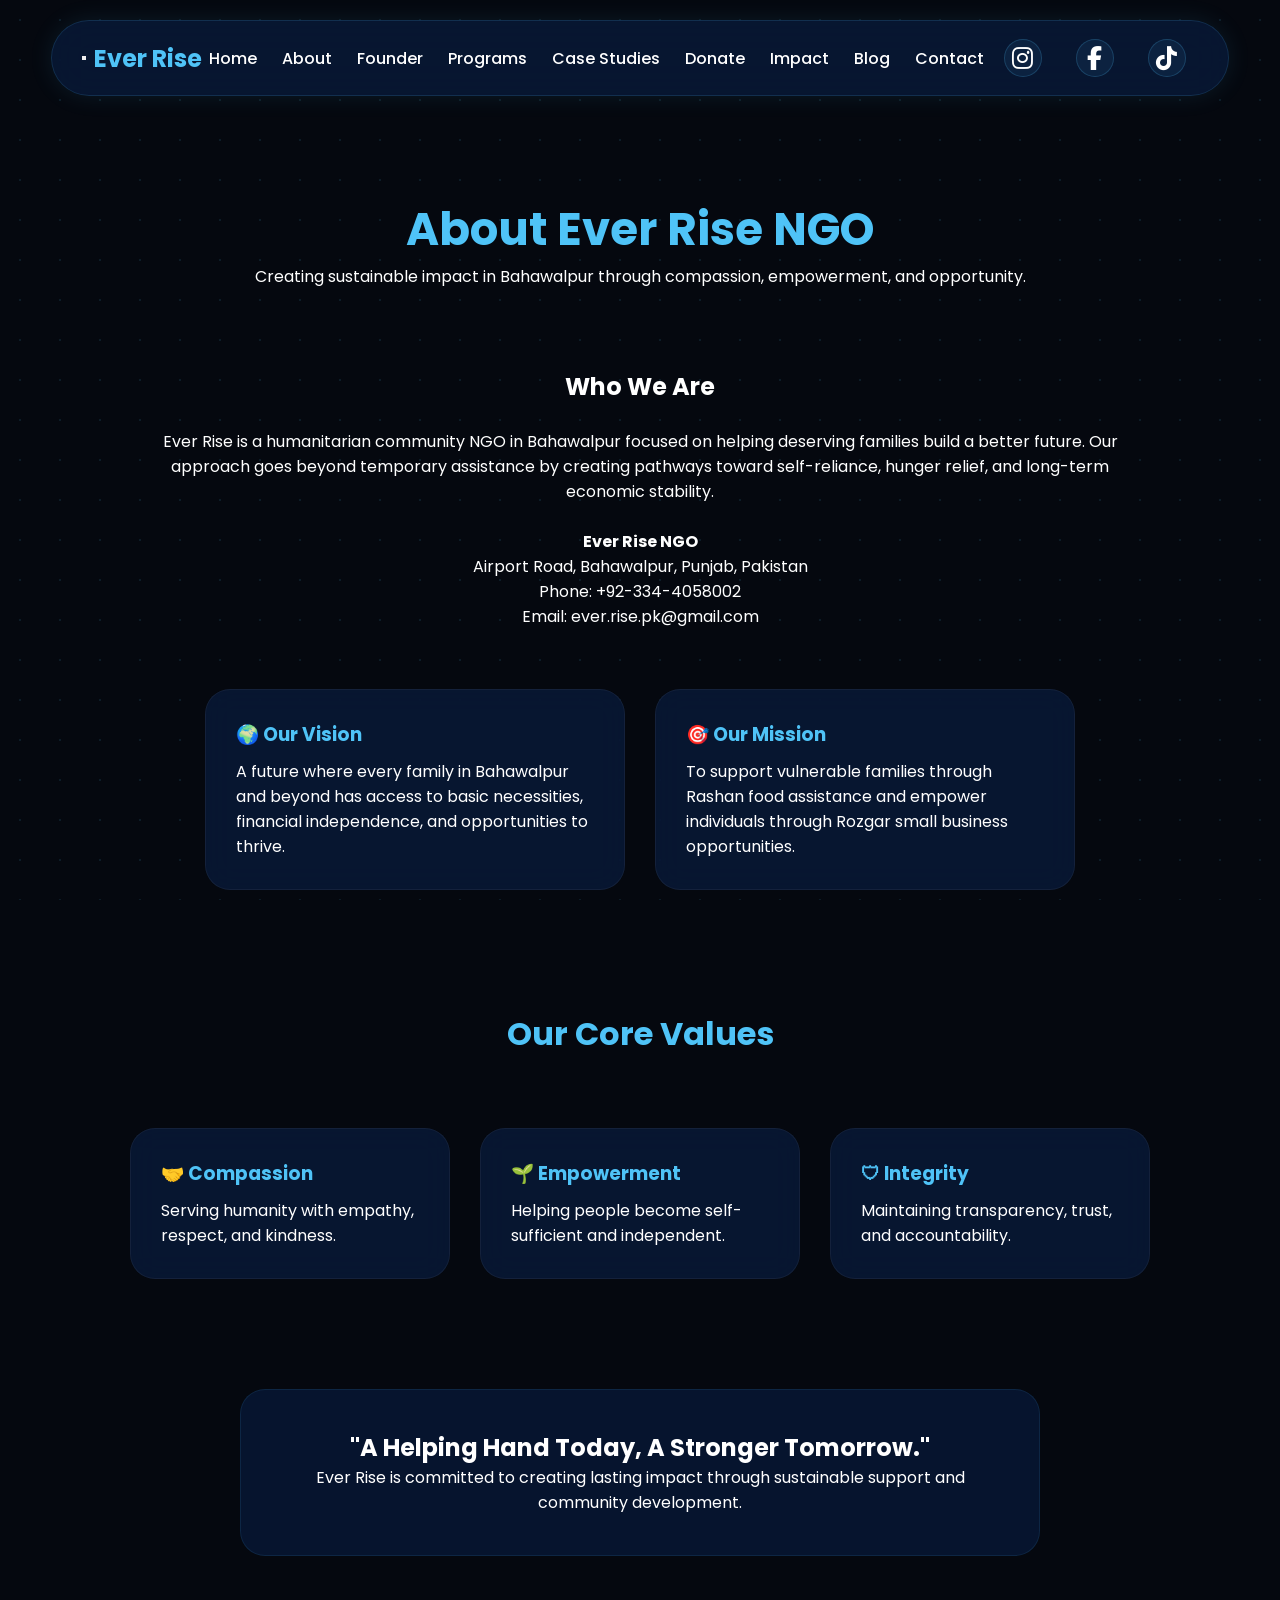
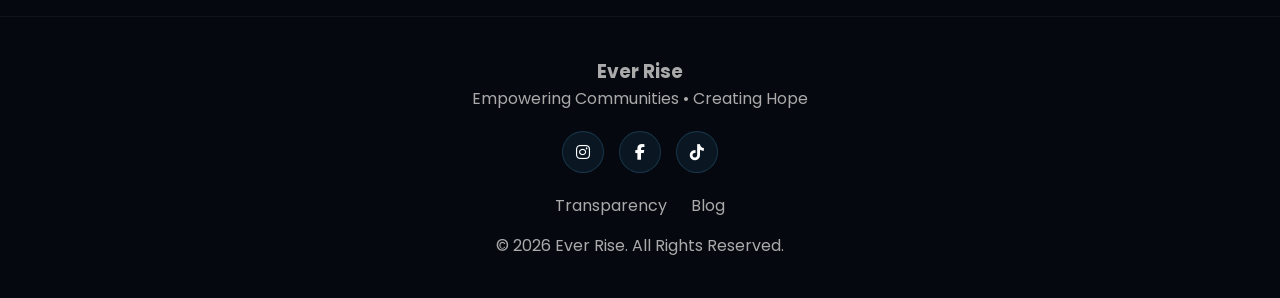
==== commit 79bc5231: "Update about.html" ====
--- a/about.html
+++ b/about.html
@@ -9,32 +9,49 @@
     <meta name="description"
         content="Discover the mission, vision, and core values of Ever Rise NGO in Bahawalpur. We drive sustainable community development and empower underprivileged families.">
     <meta name="robots" content="index, follow">
-    <link rel="canonical" href="https://ever-rise-org.vercel.app/about">
+    <link rel="canonical" href="https://everrise.org.pk/about.html">
 
     <!-- Open Graph Tags -->
     <meta property="og:title" content="About Us | Ever Rise NGO">
     <meta property="og:description"
         content="Creating sustainable impact through compassion, empowerment, and opportunity in Bahawalpur.">
-    <meta property="og:url" content="https://ever-rise-org.vercel.app/about">
+    <meta property="og:url" content="https://everrise.org.pk/about.html">
     <meta property="og:type" content="website">
-    <meta property="og:image" content="https://ever-rise-org.vercel.app/ever.rise.jpeg">
-
-    <!-- Structured Data (JSON-LD) Breadcrumbs -->
+    <meta property="og:image" content="https://everrise.org.pk/ever.rise.jpeg">
+
+    <!-- Twitter Card -->
+    <meta name="twitter:card" content="summary_large_image">
+    <meta name="twitter:title" content="About Us | Ever Rise NGO">
+    <meta name="twitter:description" content="Creating sustainable impact through compassion, empowerment, and opportunity in Bahawalpur.">
+    <meta name="twitter:image" content="https://everrise.org.pk/ever.rise.jpeg">
+
+    <!-- Structured Data (JSON-LD) Breadcrumbs & WebPage -->
     <script type="application/ld+json">
     {
       "@context": "https://schema.org",
-      "@type": "BreadcrumbList",
-      "itemListElement": [{
-        "@type": "ListItem",
-        "position": 1,
-        "name": "Home",
-        "item": "https://ever-rise-org.vercel.app/"
-      },{
-        "@type": "ListItem",
-        "position": 2,
-        "name": "About Us",
-        "item": "https://ever-rise-org.vercel.app/about"
-      }]
+      "@graph": [
+        {
+          "@type": "WebPage",
+          "@id": "https://everrise.org.pk/about.html",
+          "url": "https://everrise.org.pk/about.html",
+          "name": "About Us",
+          "description": "Discover the mission, vision, and core values of Ever Rise NGO in Bahawalpur. We drive sustainable community development and empower underprivileged families."
+        },
+        {
+          "@type": "BreadcrumbList",
+          "itemListElement": [{
+            "@type": "ListItem",
+            "position": 1,
+            "name": "Home",
+            "item": "https://everrise.org.pk/"
+          },{
+            "@type": "ListItem",
+            "position": 2,
+            "name": "About Us",
+            "item": "https://everrise.org.pk/about.html"
+          }]
+        }
+      ]
     }
     </script>
 
@@ -57,43 +74,45 @@
     <!-- Navigation -->
 
     <nav>
-
-        <div class="nav-left">
-
-            <div class="logo">
+        <button class="hamburger" aria-label="Toggle navigation menu" id="hamburger-btn">
+                    <span></span>
+                    <span></span>
+                    <span></span>
+                </button>
+        <div class="logo">
                 Ever Rise
             </div>
-
-            <div class="social-links">
-
-                <a href="https://www.instagram.com/ever.rise.1187/" target="_blank" rel="noopener noreferrer"
-                    aria-label="Follow Ever Rise NGO on Instagram">
-                    <i class="fab fa-instagram"></i>
-                </a>
-
-                <a href="https://www.facebook.com/profile.php?id=61590970520657" target="_blank"
-                    rel="noopener noreferrer" aria-label="Follow Ever Rise NGO on Facebook">
-                    <i class="fab fa-facebook-f"></i>
-                </a>
-
-                <a href="https://www.tiktok.com/@ever.rise.1187?_r=1&_t=ZS-97JCHIYLV4e" target="_blank"
-                    rel="noopener noreferrer" aria-label="Follow Ever Rise NGO on TikTok">
-                    <i class="fab fa-tiktok"></i>
-                </a>
-
-            </div>
-            <a href="donate.html" class="donate-btn">
-                Donate Us
-            </a>
-        </div>
-
         <ul>
             <li><a href="index.html">Home</a></li>
             <li><a href="about.html">About</a></li>
             <li><a href="founder.html">Founder</a></li>
             <li><a href="projects.html">Programs</a></li>
+            <li><a href="cases.html">Case Studies</a></li>
+            <li><a href="donate.html">Donate</a></li>
+            <li><a href="impact.html">Impact</a></li>
+            <li><a href="blog.html">Blog</a></li>
             <li><a href="contact.html">Contact</a></li>
         </ul>
+        <div class="nav-right" style="display:flex; align-items:center; gap:20px;">
+            <div class="social-links">
+
+                <a href="https://www.instagram.com/ever.rise.1187/" target="_blank" rel="noopener noreferrer"
+                    aria-label="Follow Ever Rise NGO on Instagram">
+                    <i class="fab fa-instagram"></i>
+                </a>
+
+                <a href="https://www.facebook.com/profile.php?id=61590970520657" target="_blank"
+                    rel="noopener noreferrer" aria-label="Follow Ever Rise NGO on Facebook">
+                    <i class="fab fa-facebook-f"></i>
+                </a>
+
+                <a href="https://www.tiktok.com/@ever.rise.1187?_r=1&_t=ZS-97JCHIYLV4e" target="_blank"
+                    rel="noopener noreferrer" aria-label="Follow Ever Rise NGO on TikTok">
+                    <i class="fab fa-tiktok"></i>
+                </a>
+
+            </div>
+        </div>
 
     </nav>
 
@@ -127,6 +146,13 @@
                 deserving families build a better future. Our approach goes
                 beyond temporary assistance by creating pathways toward
                 self-reliance, hunger relief, and long-term economic stability.
+            </p>
+            <br>
+            <p>
+                <strong>Ever Rise NGO</strong><br>
+                Airport Road, Bahawalpur, Punjab, Pakistan<br>
+                Phone: +92-334-4058002<br>
+                Email: ever.rise.pk@gmail.com
             </p>
 
         </div>
@@ -244,6 +270,11 @@
 
         </div>
 
+        <div style="margin: 15px 0;">
+            <a href="impact.html" style="color: #aaa; text-decoration: none; margin: 0 10px;">Transparency</a>
+            <a href="blog.html" style="color: #aaa; text-decoration: none; margin: 0 10px;">Blog</a>
+        </div>
+
         <p class="copyright">
             © 2026 Ever Rise. All Rights Reserved.
         </p>
--- a/css/style.css
+++ b/css/style.css
@@ -120,13 +120,56 @@
    HERO
 ========================= */
 
+/* =========================
+   HERO
+========================= */
+
 .hero{
-    height:85vh;
+    min-height:85vh;
+    height:auto;
     display:flex;
     align-items:center;
     justify-content:center;
     text-align:center;
-    padding:20px;
+    padding:100px 20px 80px;
+    position:relative;
+    z-index:1;
+}
+
+.hero-content{
+    max-width:900px;
+    width:100%;
+    position:relative;
+    z-index:2;
+}
+
+.tagline{
+    display:block;
+    color:var(--glow);
+    font-size:14px;
+    letter-spacing:2px;
+    margin-bottom:20px;
+}
+
+.hero h1{
+    font-size:60px;
+    margin:20px 0;
+    line-height:1.2;
+    animation:glowText 4s infinite alternate;
+}
+
+.hero p{
+    color:#c7d6ff;
+    margin-bottom:25px;
+    line-height:1.7;
+}
+
+.hero-buttons{
+    display:flex;
+    justify-content:center;
+    align-items:center;
+    gap:15px;
+    flex-wrap:wrap;
 }
 
 .hero-content{
@@ -891,3 +934,61 @@
         gap:15px 25px;
     }
 }
+
+/* =========================
+   CENTER DONATE BUTTON
+========================= */
+
+nav {
+    position: relative;
+}
+
+.donate-btn {
+    position: absolute;
+    left: 50%;
+    transform: translateX(-50%);
+    z-index: 10;
+}
+
+/* Keep hover animation working */
+.donate-btn:hover {
+    transform: translateX(-50%) translateY(-3px);
+}
+
+/* =========================
+   MOBILE NAVBAR
+========================= */
+
+@media (max-width: 768px) {
+
+    .donate-btn {
+        position: static;
+        transform: none;
+    }
+
+    .donate-btn:hover {
+        transform: translateY(-3px);
+    }
+
+}
+@media(max-width:768px){
+
+    .hero{
+        min-height:auto;
+        padding:80px 20px 70px;
+    }
+
+    .hero h1{
+        font-size:40px;
+        line-height:1.2;
+    }
+
+    .tagline{
+        font-size:13px;
+    }
+
+    .hero p{
+        font-size:14px;
+    }
+
+}
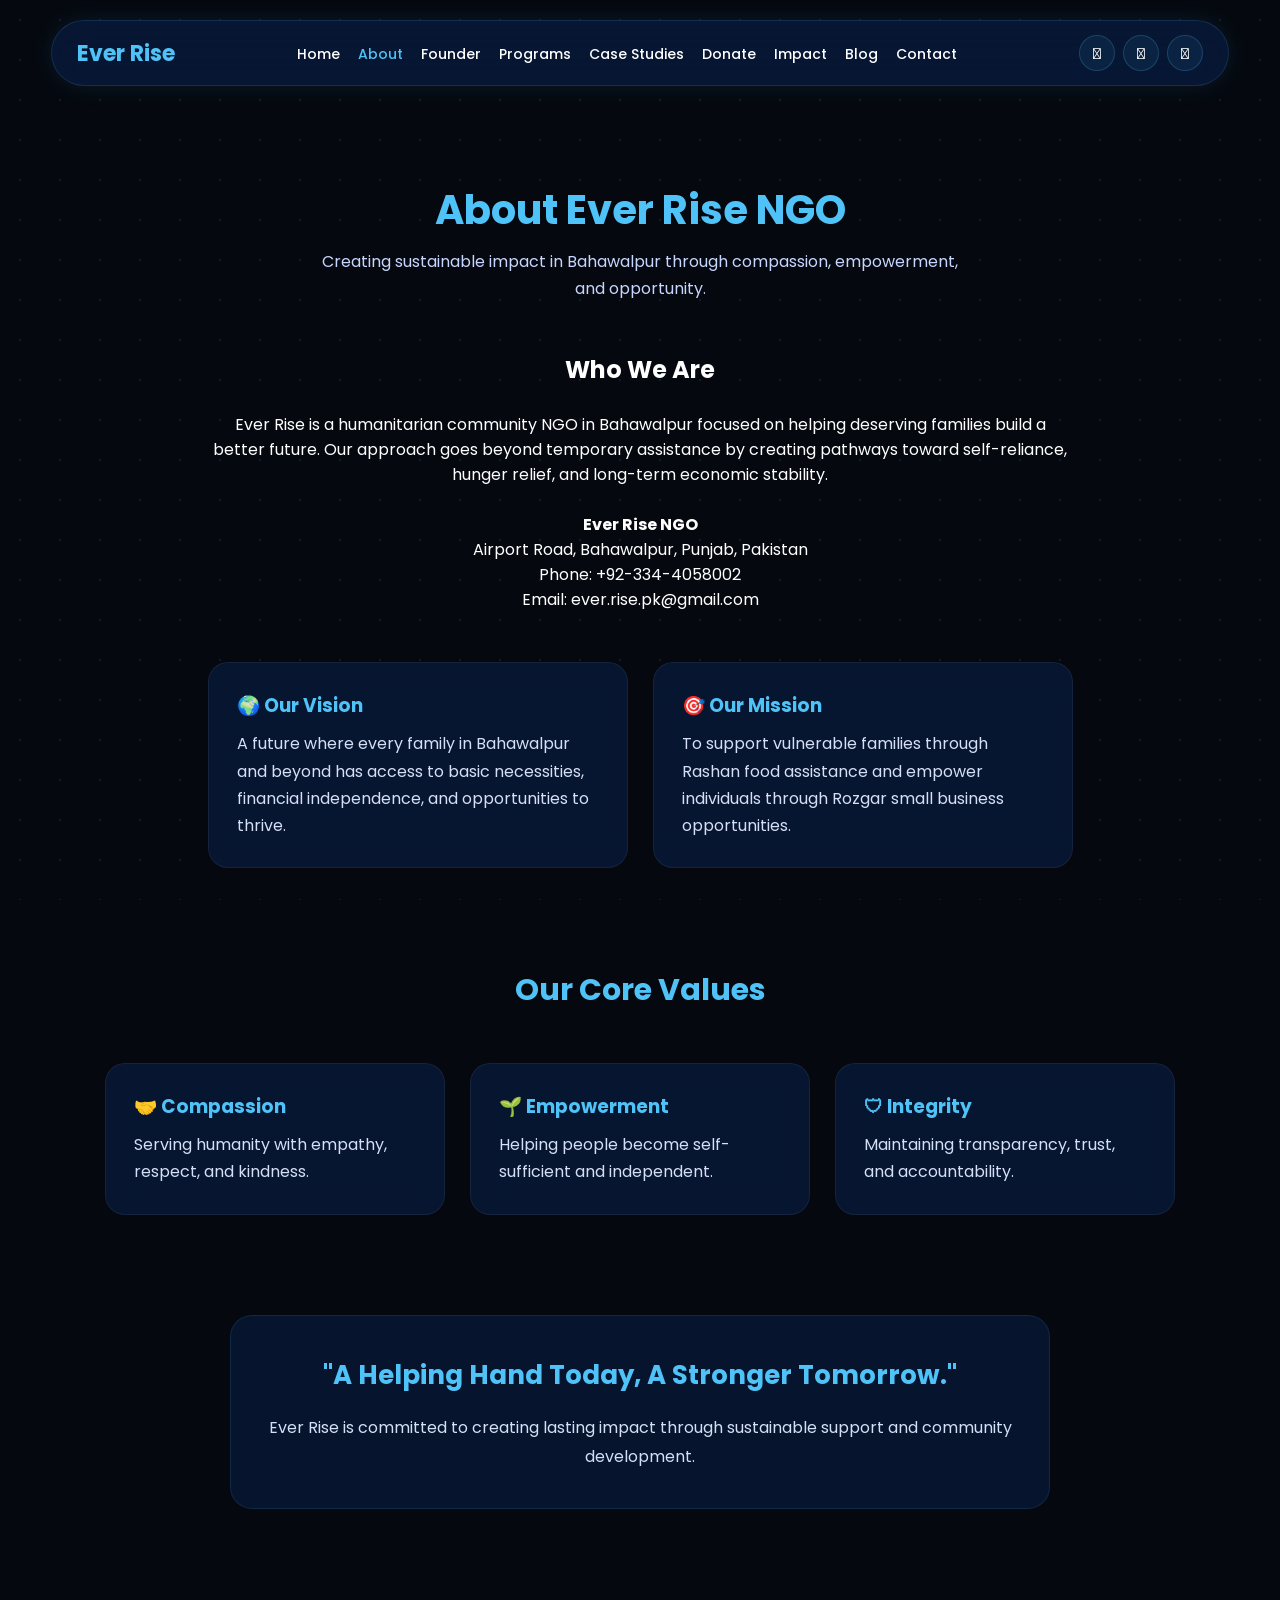
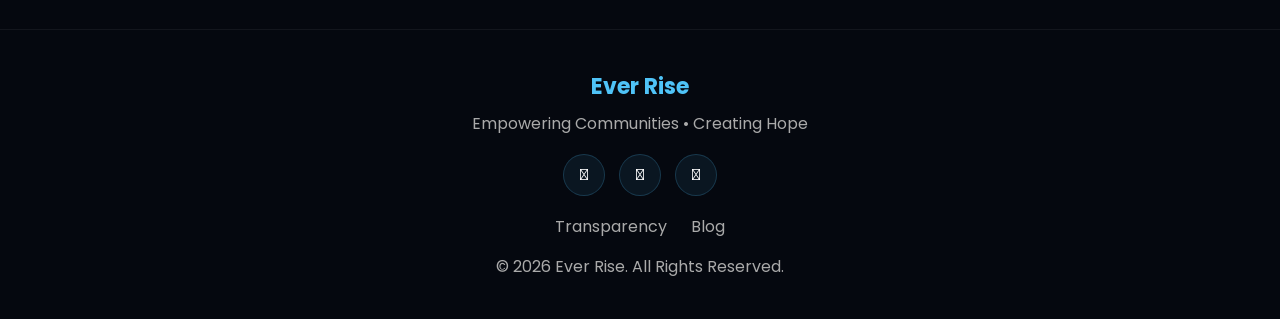
==== commit 3f9a1fd4: "Change canonical and Open Graph URLs to new domain Updated canonical links and Open Graph metadata t" ====
--- a/about.html
+++ b/about.html
@@ -9,21 +9,21 @@
     <meta name="description"
         content="Discover the mission, vision, and core values of Ever Rise NGO in Bahawalpur. We drive sustainable community development and empower underprivileged families.">
     <meta name="robots" content="index, follow">
-    <link rel="canonical" href="https://everrise.org.pk/about.html">
+    <link rel="canonical" href="https://ever-rise-org.vercel.app/about.html">
 
     <!-- Open Graph Tags -->
     <meta property="og:title" content="About Us | Ever Rise NGO">
     <meta property="og:description"
         content="Creating sustainable impact through compassion, empowerment, and opportunity in Bahawalpur.">
-    <meta property="og:url" content="https://everrise.org.pk/about.html">
+    <meta property="og:url" content="https://ever-rise-org.vercel.app/about.html">
     <meta property="og:type" content="website">
-    <meta property="og:image" content="https://everrise.org.pk/ever.rise.jpeg">
+    <meta property="og:image" content="https://ever-rise-org.vercel.app/ever.rise.jpeg">
 
     <!-- Twitter Card -->
     <meta name="twitter:card" content="summary_large_image">
     <meta name="twitter:title" content="About Us | Ever Rise NGO">
     <meta name="twitter:description" content="Creating sustainable impact through compassion, empowerment, and opportunity in Bahawalpur.">
-    <meta name="twitter:image" content="https://everrise.org.pk/ever.rise.jpeg">
+    <meta name="twitter:image" content="https://ever-rise-org.vercel.app/ever.rise.jpeg">
 
     <!-- Structured Data (JSON-LD) Breadcrumbs & WebPage -->
     <script type="application/ld+json">
@@ -32,8 +32,8 @@
       "@graph": [
         {
           "@type": "WebPage",
-          "@id": "https://everrise.org.pk/about.html",
-          "url": "https://everrise.org.pk/about.html",
+          "@id": "https://ever-rise-org.vercel.app/about.html",
+          "url": "https://ever-rise-org.vercel.app/about.html",
           "name": "About Us",
           "description": "Discover the mission, vision, and core values of Ever Rise NGO in Bahawalpur. We drive sustainable community development and empower underprivileged families."
         },
@@ -43,12 +43,12 @@
             "@type": "ListItem",
             "position": 1,
             "name": "Home",
-            "item": "https://everrise.org.pk/"
+            "item": "https://ever-rise-org.vercel.app/"
           },{
             "@type": "ListItem",
             "position": 2,
             "name": "About Us",
-            "item": "https://everrise.org.pk/about.html"
+            "item": "https://ever-rise-org.vercel.app/about.html"
           }]
         }
       ]
--- a/css/style.css
+++ b/css/style.css
@@ -3,992 +3,855 @@
    GLOBAL RESET
 ========================= */
 
-*{
-    margin:0;
-    padding:0;
-    box-sizing:border-box;
-    font-family:'Poppins', sans-serif;
-}
-
-body{
-    background:#05080f;
-    color:#ffffff;
-    overflow-x:hidden;
-}
-
-/* =========================
-   COLORS
-========================= */
-
-:root{
-    --primary:#0d47a1;
-    --secondary:#1e88e5;
-    --dark:#05080f;
-    --card:#081b3d;
-    --glow:#4fc3f7;
+*, *::before, *::after {
+    margin: 0;
+    padding: 0;
+    box-sizing: border-box;
+    font-family: 'Poppins', sans-serif;
+}
+
+body {
+    background: #05080f;
+    color: #ffffff;
+    overflow-x: hidden;
+}
+
+/* =========================
+   CSS VARIABLES
+========================= */
+
+:root {
+    --primary: #0d47a1;
+    --secondary: #1e88e5;
+    --dark: #05080f;
+    --card: #081b3d;
+    --glow: #4fc3f7;
 }
 
 /* =========================
    GLITTER BACKGROUND
 ========================= */
 
-.particles{
-    position:fixed;
-    width:100%;
-    height:100%;
-    top:0;
-    left:0;
-    z-index:-1;
-    overflow:hidden;
+.particles {
+    position: fixed;
+    width: 100%;
+    height: 100%;
+    top: 0;
+    left: 0;
+    z-index: -1;
+    overflow: hidden;
 }
 
 .particles::before,
-.particles::after{
-    content:"";
-    position:absolute;
-    width:200%;
-    height:200%;
-    background:
-    radial-gradient(circle, rgba(79,195,247,0.6) 1px, transparent 1px);
-    background-size:40px 40px;
-    opacity:0.12;
-    animation:moveStars 60s linear infinite;
-}
-
-.particles::after{
-    opacity:0.06;
-    animation-direction:reverse;
-}
-
-@keyframes moveStars{
-    from{
-        transform:translate(0,0);
-    }
-    to{
-        transform:translate(-300px,-300px);
-    }
+.particles::after {
+    content: "";
+    position: absolute;
+    width: 200%;
+    height: 200%;
+    background: radial-gradient(circle, rgba(79,195,247,0.6) 1px, transparent 1px);
+    background-size: 40px 40px;
+    opacity: 0.12;
+    animation: moveStars 60s linear infinite;
+}
+
+.particles::after {
+    opacity: 0.06;
+    animation-direction: reverse;
+}
+
+@keyframes moveStars {
+    from { transform: translate(0, 0); }
+    to   { transform: translate(-300px, -300px); }
 }
 
 /* =========================
    NAVBAR
 ========================= */
 
-nav{
-    width:92%;
-    margin:20px auto;
-    padding:18px 30px;
-
-    display:flex;
-    justify-content:space-between;
-    align-items:center;
-
-    background:rgba(8,27,61,0.75);
-    backdrop-filter:blur(20px);
-
-    border-radius:60px;
-    border:1px solid rgba(79,195,247,0.15);
-
-    box-shadow:0 0 25px rgba(79,195,247,0.10);
-}
-
-.logo{
-    font-size:24px;
-    white-space:normal;
-    font-weight:700;
-    color:var(--glow);
-}
-
-nav ul{
-    display:flex;
-    list-style:none;
-    gap:25px;
-}
-
-nav ul li a{
-    text-decoration:none;
-    color:#ffffff;
-    transition:0.3s;
-    font-weight:500;
+nav {
+    width: 92%;
+    margin: 20px auto;
+    padding: 14px 25px;
+    display: flex;
+    justify-content: space-between;
+    align-items: center;
+    gap: 20px;
+    background: rgba(8,27,61,0.80);
+    backdrop-filter: blur(20px);
+    border-radius: 60px;
+    border: 1px solid rgba(79,195,247,0.15);
+    box-shadow: 0 0 25px rgba(79,195,247,0.10);
+    position: relative;
+    z-index: 1000;
+}
+
+.logo {
+    font-size: 22px;
+    font-weight: 700;
+    color: var(--glow);
+    white-space: nowrap;
+    flex-shrink: 0;
+}
+
+nav ul {
+    display: flex;
+    list-style: none;
+    gap: 18px;
+    flex-wrap: wrap;
+    justify-content: center;
+}
+
+nav ul li a {
+    text-decoration: none;
+    color: #ffffff;
+    font-size: 14px;
+    font-weight: 500;
+    transition: 0.3s;
+    white-space: nowrap;
 }
 
 nav ul li a:hover,
-nav ul li a.active{
-    color:var(--glow);
-}
+nav ul li a.active {
+    color: var(--glow);
+}
+
+/* Social links in nav */
+.nav-right {
+    display: flex;
+    align-items: center;
+    gap: 10px;
+    flex-shrink: 0;
+}
+
+.social-links {
+    display: flex;
+    align-items: center;
+    gap: 8px;
+}
+
+.social-links a {
+    width: 36px;
+    height: 36px;
+    display: flex;
+    align-items: center;
+    justify-content: center;
+    border-radius: 50%;
+    color: #fff;
+    text-decoration: none;
+    font-size: 15px;
+    background: rgba(79,195,247,0.08);
+    border: 1px solid rgba(79,195,247,0.2);
+    transition: 0.3s;
+}
+
+.social-links a:hover {
+    transform: translateY(-3px);
+    color: #4fc3f7;
+    box-shadow: 0 0 12px rgba(79,195,247,0.4);
+}
+
+.fa-instagram:hover { color: #E4405F; }
+.fa-facebook-f:hover { color: #1877F2; }
+.fa-tiktok:hover { color: #25F4EE; }
+/* Hamburger menu (hidden on desktop) */
+.hamburger {
+    display: none;
+    flex-direction: column;
+    gap: 5px;
+    cursor: pointer;
+    padding: 4px;
+    background: none;
+    border: none;
+    flex-shrink: 0;
+}
+
+.hamburger span {
+    display: block;
+    width: 24px;
+    height: 2px;
+    background: var(--glow);
+    border-radius: 2px;
+    transition: 0.3s;
+}
+
+.hamburger.open span:nth-child(1) { transform: translateY(7px) rotate(45deg); }
+.hamburger.open span:nth-child(2) { opacity: 0; }
+.hamburger.open span:nth-child(3) { transform: translateY(-7px) rotate(-45deg); }
 
 /* =========================
    HERO
 ========================= */
 
-/* =========================
-   HERO
-========================= */
-
-.hero{
-    min-height:85vh;
-    height:auto;
-    display:flex;
-    align-items:center;
-    justify-content:center;
-    text-align:center;
-    padding:100px 20px 80px;
-    position:relative;
-    z-index:1;
-}
-
-.hero-content{
-    max-width:900px;
-    width:100%;
-    position:relative;
-    z-index:2;
-}
-
-.tagline{
-    display:block;
-    color:var(--glow);
-    font-size:14px;
-    letter-spacing:2px;
-    margin-bottom:20px;
-}
-
-.hero h1{
-    font-size:60px;
-    margin:20px 0;
-    line-height:1.2;
-    animation:glowText 4s infinite alternate;
-}
-
-.hero p{
-    color:#c7d6ff;
-    margin-bottom:25px;
-    line-height:1.7;
-}
-
-.hero-buttons{
-    display:flex;
-    justify-content:center;
-    align-items:center;
-    gap:15px;
-    flex-wrap:wrap;
-}
-
-.hero-content{
-    max-width:800px;
-}
-
-.tagline{
-    color:var(--glow);
-    font-size:14px;
-    letter-spacing:2px;
-}
-
-.hero h1{
-    font-size:60px;
-    margin:20px 0;
-    line-height:1.2;
-    animation:glowText 4s infinite alternate;
-}
-
-.hero p{
-    color:#c7d6ff;
-    margin-bottom:25px;
-}
-
-@keyframes glowText{
-    from{
-        text-shadow:0 0 10px rgba(79,195,247,0.2);
-    }
-    to{
-        text-shadow:0 0 25px rgba(79,195,247,0.6);
-    }
+.hero {
+    min-height: 88vh;
+    height: auto;
+    display: flex;
+    align-items: center;
+    justify-content: center;
+    text-align: center;
+    padding: 100px 20px 80px;
+    position: relative;
+    z-index: 1;
+}
+
+.hero-content {
+    max-width: 860px;
+    width: 100%;
+    position: relative;
+    z-index: 2;
+}
+
+.tagline {
+    display: block;
+    color: var(--glow);
+    font-size: 13px;
+    letter-spacing: 2px;
+    margin-bottom: 18px;
+    text-transform: uppercase;
+}
+
+.hero h1 {
+    font-size: 56px;
+    margin: 18px 0;
+    line-height: 1.2;
+    animation: glowText 4s infinite alternate;
+}
+
+.hero p {
+    color: #c7d6ff;
+    margin-bottom: 25px;
+    line-height: 1.7;
+    font-size: 16px;
+}
+
+.hero-buttons {
+    display: flex;
+    justify-content: center;
+    align-items: center;
+    gap: 15px;
+    flex-wrap: wrap;
+}
+
+@keyframes glowText {
+    from { text-shadow: 0 0 10px rgba(79,195,247,0.2); }
+    to   { text-shadow: 0 0 30px rgba(79,195,247,0.65); }
 }
 
 /* =========================
    BUTTONS
 ========================= */
 
-.btn{
-    display:inline-block;
-    padding:12px 28px;
-    background:var(--primary);
-    color:#fff;
-    border-radius:50px;
-    text-decoration:none;
-    transition:0.4s;
-    position:relative;
-    overflow:hidden;
-}
-
-.btn:hover{
-    background:#1565c0;
-    transform:translateY(-3px);
-}
-
-.btn-outline{
-    background:transparent;
-    border:1px solid var(--glow);
-}
-
-.btn::before{
-    content:"";
-    position:absolute;
-    top:0;
-    left:-120%;
-    width:100%;
-    height:100%;
-    background:linear-gradient(90deg,transparent,rgba(255,255,255,0.3),transparent);
-    transition:0.7s;
-}
-
-.btn:hover::before{
-    left:120%;
-}
+.btn {
+    display: inline-block;
+    padding: 12px 28px;
+    background: var(--primary);
+    color: #fff;
+    border-radius: 50px;
+    text-decoration: none;
+    font-weight: 600;
+    transition: 0.4s;
+    position: relative;
+    overflow: hidden;
+}
+
+.btn:hover {
+    background: #1565c0;
+    transform: translateY(-3px);
+    box-shadow: 0 6px 20px rgba(79,195,247,0.25);
+}
+
+.btn-outline {
+    background: transparent;
+    border: 1.5px solid var(--glow);
+    color: var(--glow);
+}
+
+.btn-outline:hover {
+    background: rgba(79,195,247,0.1);
+}
+
+.btn::before {
+    content: "";
+    position: absolute;
+    top: 0;
+    left: -120%;
+    width: 100%;
+    height: 100%;
+    background: linear-gradient(90deg, transparent, rgba(255,255,255,0.25), transparent);
+    transition: 0.7s;
+}
+
+.btn:hover::before { left: 120%; }
 
 /* =========================
    STATS
 ========================= */
 
-.stats{
-    display:flex;
-    justify-content:center;
-    gap:30px;
-    flex-wrap:wrap;
-    padding:60px 20px;
-}
-
-.stat-card{
-    background:rgba(8,27,61,0.7);
-    border-radius:25px;
-    padding:30px;
-    width:220px;
-    text-align:center;
-    border:1px solid rgba(79,195,247,0.1);
-    transition:0.4s;
-}
-
-.stat-card:hover{
-    transform:translateY(-10px);
-    box-shadow:0 0 30px rgba(79,195,247,0.25);
-}
-
-.stat-card h2{
-    font-size:40px;
-    color:var(--glow);
-}
-
-/* =========================
-   PROGRAMS / CARDS
-========================= */
-
-.program-grid{
-    display:flex;
-    justify-content:center;
-    flex-wrap:wrap;
-    gap:30px;
-    padding:50px 20px;
-}
-
-.card{
-    background:rgba(8,27,61,0.75);
-    backdrop-filter:blur(15px);
-    padding:30px;
-    border-radius:25px;
-    width:320px;
-
-    border:1px solid rgba(255,255,255,0.05);
-
-    transition:0.4s;
-}
-
-.card:hover{
-    transform:translateY(-10px);
-    border-color:rgba(79,195,247,0.4);
-    box-shadow:0 15px 40px rgba(79,195,247,0.2);
-}
-
-.card h3{
-    color:var(--glow);
-    margin-bottom:10px;
-}
-
-.icon{
-    font-size:30px;
-    margin-bottom:10px;
-}
-
-.program-card ul{
-    margin:15px 0;
-    padding-left:18px;
-}
-
-/* =========================
-   SECTIONS
-========================= */
-
-.section-title{
-    text-align:center;
-    font-size:32px;
-    color:var(--glow);
-    margin-top:40px;
-}
-
-.page-hero{
-    text-align:center;
-    padding:80px 20px;
-}
-
-.page-hero h1{
-    font-size:45px;
-    color:var(--glow);
+.stats {
+    display: flex;
+    justify-content: center;
+    gap: 25px;
+    flex-wrap: wrap;
+    padding: 60px 20px;
+}
+
+.stat-card {
+    background: rgba(8,27,61,0.7);
+    border-radius: 20px;
+    padding: 28px 24px;
+    min-width: 180px;
+    flex: 1;
+    max-width: 240px;
+    text-align: center;
+    border: 1px solid rgba(79,195,247,0.1);
+    transition: 0.4s;
+}
+
+.stat-card:hover {
+    transform: translateY(-8px);
+    box-shadow: 0 0 30px rgba(79,195,247,0.25);
+}
+
+.stat-card h2 {
+    font-size: 38px;
+    color: var(--glow);
+    margin-bottom: 6px;
+}
+
+/* =========================
+   PROGRAM GRID / CARDS
+========================= */
+
+.program-section {
+    padding: 20px 0;
+}
+
+.program-grid {
+    display: flex;
+    justify-content: center;
+    flex-wrap: wrap;
+    gap: 25px;
+    padding: 40px 20px;
+}
+
+.card {
+    background: rgba(8,27,61,0.75);
+    backdrop-filter: blur(15px);
+    padding: 28px;
+    border-radius: 20px;
+    width: 100%;
+    max-width: 340px;
+    min-width: 260px;
+    border: 1px solid rgba(255,255,255,0.06);
+    transition: 0.4s;
+}
+
+.card:hover {
+    transform: translateY(-8px);
+    border-color: rgba(79,195,247,0.4);
+    box-shadow: 0 15px 40px rgba(79,195,247,0.2);
+}
+
+.card h3 {
+    color: var(--glow);
+    margin-bottom: 10px;
+}
+
+.card p {
+    line-height: 1.7;
+    color: #d5dff5;
+}
+
+.icon {
+    font-size: 32px;
+    margin-bottom: 12px;
+}
+
+.icon.glow {
+    filter: drop-shadow(0 0 8px rgba(79,195,247,0.5));
+}
+
+.program-card ul {
+    margin: 12px 0;
+    padding-left: 18px;
+    color: #d5dff5;
+    line-height: 1.8;
+}
+
+/* =========================
+   SECTION TITLES
+========================= */
+
+.section-title {
+    width: 100%;
+    text-align: center;
+    font-size: 30px;
+    color: var(--glow);
+    margin: 50px 0 10px;
+    padding: 0 20px;
+}
+
+/* =========================
+   PAGE HERO (sub-pages)
+========================= */
+
+.page-hero {
+    text-align: center;
+    padding: 80px 20px 50px;
+}
+
+.page-hero h1 {
+    font-size: 40px;
+    color: var(--glow);
+    line-height: 1.2;
+    margin-bottom: 14px;
+}
+
+.page-hero p {
+    color: #c7d6ff;
+    max-width: 640px;
+    margin: 0 auto;
+    line-height: 1.7;
 }
 
 /* =========================
    MISSION BOX
 ========================= */
 
-.mission-box{
-    max-width:800px;
-    margin:60px auto;
-    padding:40px;
-    background:rgba(8,27,61,0.7);
-    border-radius:25px;
-    border:1px solid rgba(79,195,247,0.1);
-    text-align:center;
-}
-
-/* =========================
-   CONTACT
-========================= */
-
-.contact-section{
-    display:flex;
-    justify-content:center;
-    gap:30px;
-    flex-wrap:wrap;
-    padding:50px 20px;
-}
-
-.contact-card{
-    width:320px;
-    background:rgba(8,27,61,0.75);
-    padding:30px;
-    border-radius:25px;
-    text-align:center;
-    border:1px solid rgba(255,255,255,0.05);
-}
-
-.contact-link{
-    display:inline-block;
-    margin-top:10px;
-    color:var(--glow);
-    text-decoration:none;
-}
+.mission {
+    padding: 20px;
+}
+
+.mission-box {
+    max-width: 820px;
+    margin: 40px auto;
+    padding: 36px 32px;
+    background: rgba(8,27,61,0.7);
+    border-radius: 22px;
+    border: 1px solid rgba(79,195,247,0.12);
+    text-align: center;
+    line-height: 1.8;
+}
+
+.mission-box h2 {
+    color: var(--glow);
+    font-size: 26px;
+    margin-bottom: 16px;
+}
+
+.mission-box p {
+    color: #d5dff5;
+}
+
+/* =========================
+   CONTACT PAGE
+========================= */
+
+.contact-section {
+    display: flex;
+    justify-content: center;
+    gap: 25px;
+    flex-wrap: wrap;
+    padding: 40px 20px;
+}
+
+.contact-card {
+    width: 100%;
+    max-width: 320px;
+    background: rgba(8,27,61,0.75);
+    padding: 30px;
+    border-radius: 20px;
+    text-align: center;
+    border: 1px solid rgba(79,195,247,0.12);
+}
+
+.contact-card h2 {
+    color: var(--glow);
+    margin-bottom: 10px;
+}
+
+.contact-link {
+    display: inline-block;
+    margin-top: 10px;
+    color: var(--glow);
+    text-decoration: none;
+    font-weight: 500;
+}
+
+/* =========================
+   DONATION PAGE
+========================= */
+
+.donation-grid {
+    display: flex;
+    justify-content: center;
+    flex-wrap: wrap;
+    gap: 25px;
+    padding: 40px 20px 80px;
+}
+
+.donation-card {
+    width: 100%;
+    max-width: 360px;
+    background: rgba(8,27,61,0.75);
+    backdrop-filter: blur(15px);
+    padding: 30px;
+    border-radius: 22px;
+    border: 1px solid rgba(79,195,247,0.15);
+    transition: 0.4s;
+}
+
+.donation-card:hover {
+    transform: translateY(-8px);
+    box-shadow: 0 0 30px rgba(79,195,247,0.25);
+}
+
+.bank-icon {
+    font-size: 40px;
+    margin-bottom: 14px;
+}
+
+.donation-card h2 {
+    color: var(--glow);
+    margin-bottom: 18px;
+}
+
+.donation-card p {
+    margin: 8px 0;
+    color: #dbe7ff;
+}
+
+.copy-box {
+    display: flex;
+    justify-content: space-between;
+    align-items: center;
+    gap: 10px;
+    background: rgba(255,255,255,0.05);
+    padding: 10px 14px;
+    border-radius: 12px;
+    margin-bottom: 12px;
+}
+
+.copy-box span {
+    font-size: 13px;
+    word-break: break-all;
+    flex: 1;
+}
+
+.copy-box button {
+    border: none;
+    background: #1565c0;
+    color: white;
+    padding: 7px 14px;
+    border-radius: 8px;
+    cursor: pointer;
+    font-size: 13px;
+    transition: 0.3s;
+    white-space: nowrap;
+    flex-shrink: 0;
+}
+
+.copy-box button:hover { background: #1e88e5; }
 
 /* =========================
    FOOTER
 ========================= */
 
-footer{
-    text-align:center;
-    padding:40px 20px;
-    margin-top:60px;
-    border-top:1px solid rgba(255,255,255,0.05);
-    color:#aaa;
-}
-
-/* =========================
-   SCROLL ANIMATION
-========================= */
-
-.reveal{
-    opacity:0;
-    transform:translateY(40px);
-    transition:1s ease;
-}
-
-.reveal.active{
-    opacity:1;
-    transform:translateY(0);
-}
-
-.about-section{
-    text-align:center;
-}
-/* =========================
-   RESPONSIVE
-========================= */
-
-@media(max-width:768px){
-
-    nav{
-        width:95%;
-        margin:15px auto;
-        padding:20px 15px;
-
-        display:flex;
-        flex-direction:column;
-
-        align-items:center;
-        justify-content:center;
-
-        gap:18px;
-
-        border-radius:25px;
-    }
-
-    .logo{
-        display:block;
-        white-space:normal;
-        width:100%;
-        text-align:center;
-
-        font-size:32px;
-        line-height:1.1;
-    }
-
-    .social-links{
-        display:flex;
-        justify-content:center;
-        gap:15px;
-
-        width:100%;
-    }
-
-    .social-links a{
-        width:45px;
-        height:45px;
-    }
-
-    .donate-btn{
-        padding:10px 22px;
-        font-size:15px;
-
-        width:auto;
-        min-width:150px;
-
-        text-align:center;
-    }
-
-    nav ul{
-        display:flex;
-        flex-wrap:wrap;
-
-        justify-content:center;
-
-        gap:15px 25px;
-
-        width:100%;
-    }
-
-    nav ul li{
-        list-style:none;
-    }
-}
+footer {
+    text-align: center;
+    padding: 40px 20px;
+    margin-top: 60px;
+    border-top: 1px solid rgba(255,255,255,0.06);
+    color: #aaa;
+}
+
+footer h3 {
+    color: var(--glow);
+    font-size: 22px;
+    margin-bottom: 8px;
+}
+
+.footer-social {
+    display: flex;
+    justify-content: center;
+    gap: 14px;
+    margin: 18px 0;
+}
+
+.footer-social a {
+    width: 42px;
+    height: 42px;
+    display: flex;
+    align-items: center;
+    justify-content: center;
+    border-radius: 50%;
+    color: #fff;
+    text-decoration: none;
+    background: rgba(79,195,247,0.08);
+    border: 1px solid rgba(79,195,247,0.2);
+    font-size: 16px;
+    transition: 0.3s;
+}
+
+.footer-social a:hover {
+    transform: translateY(-4px);
+    color: #4fc3f7;
+    box-shadow: 0 0 15px rgba(79,195,247,0.4);
+}
+
+/* =========================
+   SCROLL REVEAL
+========================= */
+
+.reveal {
+    opacity: 0;
+    transform: translateY(35px);
+    transition: 0.8s ease;
+}
+
+.reveal.active {
+    opacity: 1;
+    transform: translateY(0);
+}
+
+/* =========================
+   ABOUT PAGE
+========================= */
+
+.about-section { text-align: center; }
+
+.vision-mission {
+    display: flex;
+    justify-content: center;
+    align-items: stretch;
+    gap: 25px;
+    padding: 50px 20px;
+    flex-wrap: wrap;
+}
+
+.vision-mission .card {
+    flex: 1;
+    min-width: 280px;
+    max-width: 420px;
+    text-align: left;
+}
+
+.about-content {
+    text-align: center;
+    max-width: 900px;
+    margin: 0 auto;
+    padding: 0 20px;
+}
+
 /* =========================
    FOUNDER PAGE
 ========================= */
 
-.founder-section{
-    max-width:1200px;
-    margin:auto;
-    padding:40px 20px 80px;
-}
-
-.founder-content{
-    display:flex;
-    align-items:center;
-    justify-content:space-between;
-    gap:60px;
-}
-
-.founder-text{
-    flex:1;
-}
-
-.founder-tag{
-    color:var(--glow);
-    letter-spacing:2px;
-    font-size:14px;
-}
-
-.founder-text h2{
-    font-size:42px;
-    margin:15px 0 25px;
-}
-
-.founder-text p{
-    color:#d5dff5;
-    margin-bottom:18px;
-    line-height:1.9;
-}
-
-.founder-signature{
-    margin-top:30px;
-    color:var(--glow);
-    font-weight:600;
-    font-size:18px;
-}
-
-.founder-image{
-    flex:1;
-    display:flex;
-    justify-content:center;
-}
-
-.founder-image img{
-    width:100%;
-    max-width:420px;
-
-    border-radius:35px;
-
-    border:2px solid rgba(79,195,247,.3);
-
-    box-shadow:
-    0 0 25px rgba(79,195,247,.15),
-    0 0 60px rgba(79,195,247,.08);
-
-    transition:.4s;
-}
-
-.founder-image img:hover{
-    transform:translateY(-10px);
-
-    box-shadow:
-    0 0 35px rgba(79,195,247,.25),
-    0 0 90px rgba(79,195,247,.12);
-}
-
-@media(max-width:900px){
-
-    .founder-content{
-        flex-direction:column-reverse;
-        text-align:center;
-    }
-
-    .founder-text h2{
-        font-size:32px;
-    }
-
-    .founder-image img{
-        max-width:320px;
-    }
-}
-
-/* =========================
-   ABOUT PAGE FIX (VISION / MISSION)
-========================= */
-
-.vision-mission{
-    display:flex;
-    justify-content:center;
-    align-items:stretch;
-    gap:30px;
-
-    padding:60px 20px;
-    flex-wrap:wrap;
-}
-
-/* Make both cards equal + structured */
-.vision-mission .card{
-    flex:1;
-    min-width:320px;
-    max-width:420px;
-    text-align:left;
-}
-
-/* Center section heading properly */
-.section-title{
-    width:100%;
-    text-align:center;
-    margin:60px 0 20px;
-}
-
-.about-content{
-    text-align:center;
-    max-width:1000px;
-    margin:0 auto;
-}
-
-.about-content h2,
-.about-content p{
-    text-align:center;
-}
-
-/* =========================
-   SOCIAL LINKS
-========================= */
-
-.social-links{
-    display:flex;
-    gap:15px;
-    align-items:center;
-}
-
-.social-links a,
-.footer-social a{
-
-    width:42px;
-    height:42px;
-
-    display:flex;
-    align-items:center;
-    justify-content:center;
-
-    border-radius:50%;
-
-    color:#fff;
-    text-decoration:none;
-
-    background:rgba(79,195,247,.08);
-
-    border:1px solid rgba(79,195,247,.2);
-
-    transition:.35s;
-}
-
-.social-links a:hover,
-.footer-social a:hover{
-
-    transform:translateY(-4px);
-
-    color:#4fc3f7;
-
-    box-shadow:
-    0 0 15px rgba(79,195,247,.4),
-    0 0 30px rgba(79,195,247,.2);
-}
-
-.footer-social{
-
-    display:flex;
-    justify-content:center;
-    gap:15px;
-
-    margin:20px 0;
-}
-/* NAV LEFT SIDE */
-
-.nav-left{
-    display:flex;
-    align-items:center;
-    gap:20px;
-}
-
-/* SMALLER HEADER ICONS */
-
-.social-links{
-    display:flex;
-    gap:10px;
-}
-
-.social-links a{
-
-    width:38px;
-    height:38px;
-
-    display:flex;
-    align-items:center;
-    justify-content:center;
-
-    border-radius:50%;
-
-    color:white;
-    text-decoration:none;
-
-    background:rgba(79,195,247,.08);
-
-    border:1px solid rgba(79,195,247,.2);
-
-    transition:.3s;
-}
-
-.social-links a:hover{
-
-    color:#4fc3f7;
-
-    transform:translateY(-2px);
-
-    box-shadow:
-    0 0 12px rgba(79,195,247,.4);
-}
-.social-links a{
-    color:white;
-    font-size:24px;
-    margin:0 12px;
-    transition:0.3s;
-}
-
-.social-links a:hover{
-    transform:translateY(-5px);
-}
-
-.fa-instagram:hover{
-    color:#E4405F;
-}
-
-.fa-facebook-f:hover{
-    color:#1877F2;
-}
-
-.fa-tiktok:hover{
-    color:#25F4EE;
-}
-
-.donate-btn{
-    background:linear-gradient(135deg,#0d47a1,#1565c0);
-
-    color:white;
-    text-decoration:none;
-
-    padding:12px 28px;
-
-    border-radius:50px;
-
-    font-weight:600;
-
-    transition:.3s;
-
-    border:1px solid rgba(79,195,247,.3);
-
-    box-shadow:0 0 15px rgba(79,195,247,.15);
-}
-
-.donate-btn:hover{
-    transform:translateY(-3px);
-
-    box-shadow:
-    0 0 20px rgba(79,195,247,.4),
-    0 0 40px rgba(79,195,247,.15);
-
-    background:linear-gradient(135deg,#1565c0,#1e88e5);
-}
-.donation-section{
-    display:flex;
-    justify-content:center;
-    padding:40px 20px;
-}
-
-.donation-card{
-    background:rgba(8,27,61,.75);
-
-    padding:30px;
-
-    border-radius:25px;
-
-    text-align:center;
-
-    border:1px solid rgba(79,195,247,.15);
-
-    max-width:700px;
-}
-
-.bank-image{
-    width:100%;
-    border-radius:15px;
-    margin:20px 0;
-}
-
-/* =========================
-   DONATION PAGE
-========================= */
-
-.donation-grid{
-    display:flex;
-    justify-content:center;
-    flex-wrap:wrap;
-    gap:30px;
-    padding:40px 20px 80px;
-}
-
-.donation-card{
-    width:350px;
-
-    background:rgba(8,27,61,.75);
-
-    backdrop-filter:blur(15px);
-
-    padding:30px;
-
-    border-radius:25px;
-
-    border:1px solid rgba(79,195,247,.15);
-
-    transition:.4s;
-}
-
-.donation-card:hover{
-    transform:translateY(-10px);
-
-    box-shadow:
-    0 0 30px rgba(79,195,247,.25);
-}
-
-.bank-icon{
-    font-size:42px;
-    margin-bottom:15px;
-}
-
-.donation-card h2{
-    color:var(--glow);
-    margin-bottom:20px;
-}
-
-.donation-card p{
-    margin:10px 0;
-    color:#dbe7ff;
-}
-
-.copy-box{
-    display:flex;
-    justify-content:space-between;
-    align-items:center;
-
-    background:rgba(255,255,255,.05);
-
-    padding:12px 15px;
-
-    border-radius:15px;
-
-    margin-bottom:15px;
-}
-
-.copy-box span{
-    font-size:14px;
-    word-break:break-all;
-}
-
-.copy-box button{
-    border:none;
-
-    background:#1565c0;
-
-    color:white;
-
-    padding:8px 14px;
-
-    border-radius:10px;
-
-    cursor:pointer;
-
-    transition:.3s;
-}
-
-.copy-box button:hover{
-    background:#1e88e5;
-}
-@media(max-width:768px){
-
-    nav{
-        flex-direction:column;
-        align-items:center;
-        gap:20px;
-        padding:20px;
-    }
-
-    .nav-left{
-        width:100%;
-
-        display:flex;
-        flex-direction:column;
-
-        align-items:center;
-        justify-content:center;
-
-        gap:18px;
-    }
-
-    .logo{
-        display:block;
-        width:100%;
-
-        text-align:center;
-
-        font-size:30px;
-        line-height:1.1;
-    }
-
-    .social-links{
-        display:flex;
-        justify-content:center;
-        gap:15px;
-
-        width:100%;
-    }
-
-    .donate-btn{
-        padding:10px 20px;
-        font-size:15px;
-
-        min-width:150px;
-        text-align:center;
-    }
-
-    nav ul{
-        width:100%;
-
-        display:flex;
-        flex-wrap:wrap;
-
-        justify-content:center;
-
-        gap:15px 25px;
-    }
-}
-
-/* =========================
-   CENTER DONATE BUTTON
-========================= */
-
-nav {
-    position: relative;
-}
-
-.donate-btn {
-    position: absolute;
-    left: 50%;
-    transform: translateX(-50%);
-    z-index: 10;
-}
-
-/* Keep hover animation working */
-.donate-btn:hover {
-    transform: translateX(-50%) translateY(-3px);
-}
-
-/* =========================
-   MOBILE NAVBAR
+.founder-section {
+    max-width: 1200px;
+    margin: auto;
+    padding: 40px 20px 80px;
+}
+
+.founder-content {
+    display: flex;
+    align-items: center;
+    justify-content: space-between;
+    gap: 50px;
+}
+
+.founder-text { flex: 1; }
+
+.founder-tag {
+    color: var(--glow);
+    letter-spacing: 2px;
+    font-size: 13px;
+}
+
+.founder-text h2 {
+    font-size: 40px;
+    margin: 14px 0 22px;
+}
+
+.founder-text p {
+    color: #d5dff5;
+    margin-bottom: 16px;
+    line-height: 1.9;
+}
+
+.founder-signature {
+    margin-top: 28px;
+    color: var(--glow);
+    font-weight: 600;
+    font-size: 17px;
+}
+
+.founder-image {
+    flex: 1;
+    display: flex;
+    justify-content: center;
+}
+
+.founder-image img {
+    width: 100%;
+    max-width: 400px;
+    border-radius: 30px;
+    border: 2px solid rgba(79,195,247,0.3);
+    box-shadow: 0 0 25px rgba(79,195,247,0.15);
+    transition: 0.4s;
+}
+
+.founder-image img:hover {
+    transform: translateY(-8px);
+    box-shadow: 0 0 40px rgba(79,195,247,0.25);
+}
+
+/* =========================
+   RESPONSIVE — TABLET (≤900px)
+========================= */
+
+@media (max-width: 900px) {
+
+    .founder-content {
+        flex-direction: column-reverse;
+        text-align: center;
+    }
+
+    .founder-text h2 { font-size: 30px; }
+
+    .founder-image img { max-width: 300px; }
+
+}
+
+/* =========================
+   RESPONSIVE — MOBILE (≤768px)
 ========================= */
 
 @media (max-width: 768px) {
 
-    .donate-btn {
-        position: static;
-        transform: none;
-    }
-
-    .donate-btn:hover {
-        transform: translateY(-3px);
-    }
-
-}
-@media(max-width:768px){
-
-    .hero{
-        min-height:auto;
-        padding:80px 20px 70px;
-    }
-
-    .hero h1{
-        font-size:40px;
-        line-height:1.2;
-    }
-
-    .tagline{
-        font-size:13px;
-    }
-
-    .hero p{
-        font-size:14px;
-    }
-
-}
+    /* --- NAVBAR --- */
+    nav {
+        width: 94%;
+        margin: 12px auto;
+        padding: 14px 18px;
+        border-radius: 22px;
+        flex-wrap: wrap;
+    }
+
+    .hamburger { display: flex; }
+
+    nav ul {
+        display: none;
+        width: 100%;
+        flex-direction: column;
+        align-items: center;
+        gap: 14px;
+        padding: 10px 0 5px;
+    }
+
+    nav ul.open { display: flex; }
+
+    nav ul li a { font-size: 15px; }
+
+    .nav-right {
+        gap: 8px;
+    }
+
+    /* --- HERO --- */
+    .hero {
+        min-height: auto;
+        padding: 80px 20px 60px;
+    }
+
+    .hero h1 {
+        font-size: 32px;
+    }
+
+    .hero p { font-size: 14px; }
+
+    .tagline { font-size: 11px; letter-spacing: 1.5px; }
+
+    /* --- PAGE HERO --- */
+    .page-hero {
+        padding: 60px 20px 35px;
+    }
+
+    .page-hero h1 {
+        font-size: 28px;
+    }
+
+    /* --- SECTION TITLES --- */
+    .section-title { font-size: 24px; margin: 35px 0 5px; }
+
+    /* --- STATS --- */
+    .stat-card {
+        min-width: 140px;
+        max-width: none;
+        flex: 1;
+        padding: 22px 16px;
+    }
+
+    .stat-card h2 { font-size: 30px; }
+
+    /* --- CARDS --- */
+    .card {
+        max-width: 100%;
+        min-width: auto;
+        width: 100%;
+    }
+
+    .program-grid { gap: 16px; padding: 20px 16px; }
+
+    /* --- MISSION BOX --- */
+    .mission-box {
+        padding: 24px 18px;
+        margin: 20px auto;
+    }
+
+    .mission-box h2 { font-size: 20px; }
+
+    /* --- CONTACT / DONATION --- */
+    .contact-card,
+    .donation-card {
+        max-width: 100%;
+    }
+
+    .donation-grid,
+    .contact-section { gap: 16px; padding: 20px 16px 50px; }
+
+    /* --- COPY BOX --- */
+    .copy-box {
+        flex-direction: column;
+        align-items: flex-start;
+    }
+
+    .copy-box button { width: 100%; }
+
+    /* --- FOOTER --- */
+    footer { padding: 30px 16px; margin-top: 40px; }
+
+}
+
+/* =========================
+   RESPONSIVE — SMALL (≤480px)
+========================= */
+
+@media (max-width: 480px) {
+
+    .hero h1 { font-size: 26px; }
+
+    .page-hero h1 { font-size: 24px; }
+
+    .section-title { font-size: 20px; }
+
+    .btn { padding: 10px 22px; font-size: 14px; }
+
+    .logo { font-size: 18px; }
+
+    .stats { gap: 12px; padding: 40px 12px; }
+
+    .stat-card { padding: 18px 12px; }
+
+    .stat-card h2 { font-size: 26px; }
+
+}
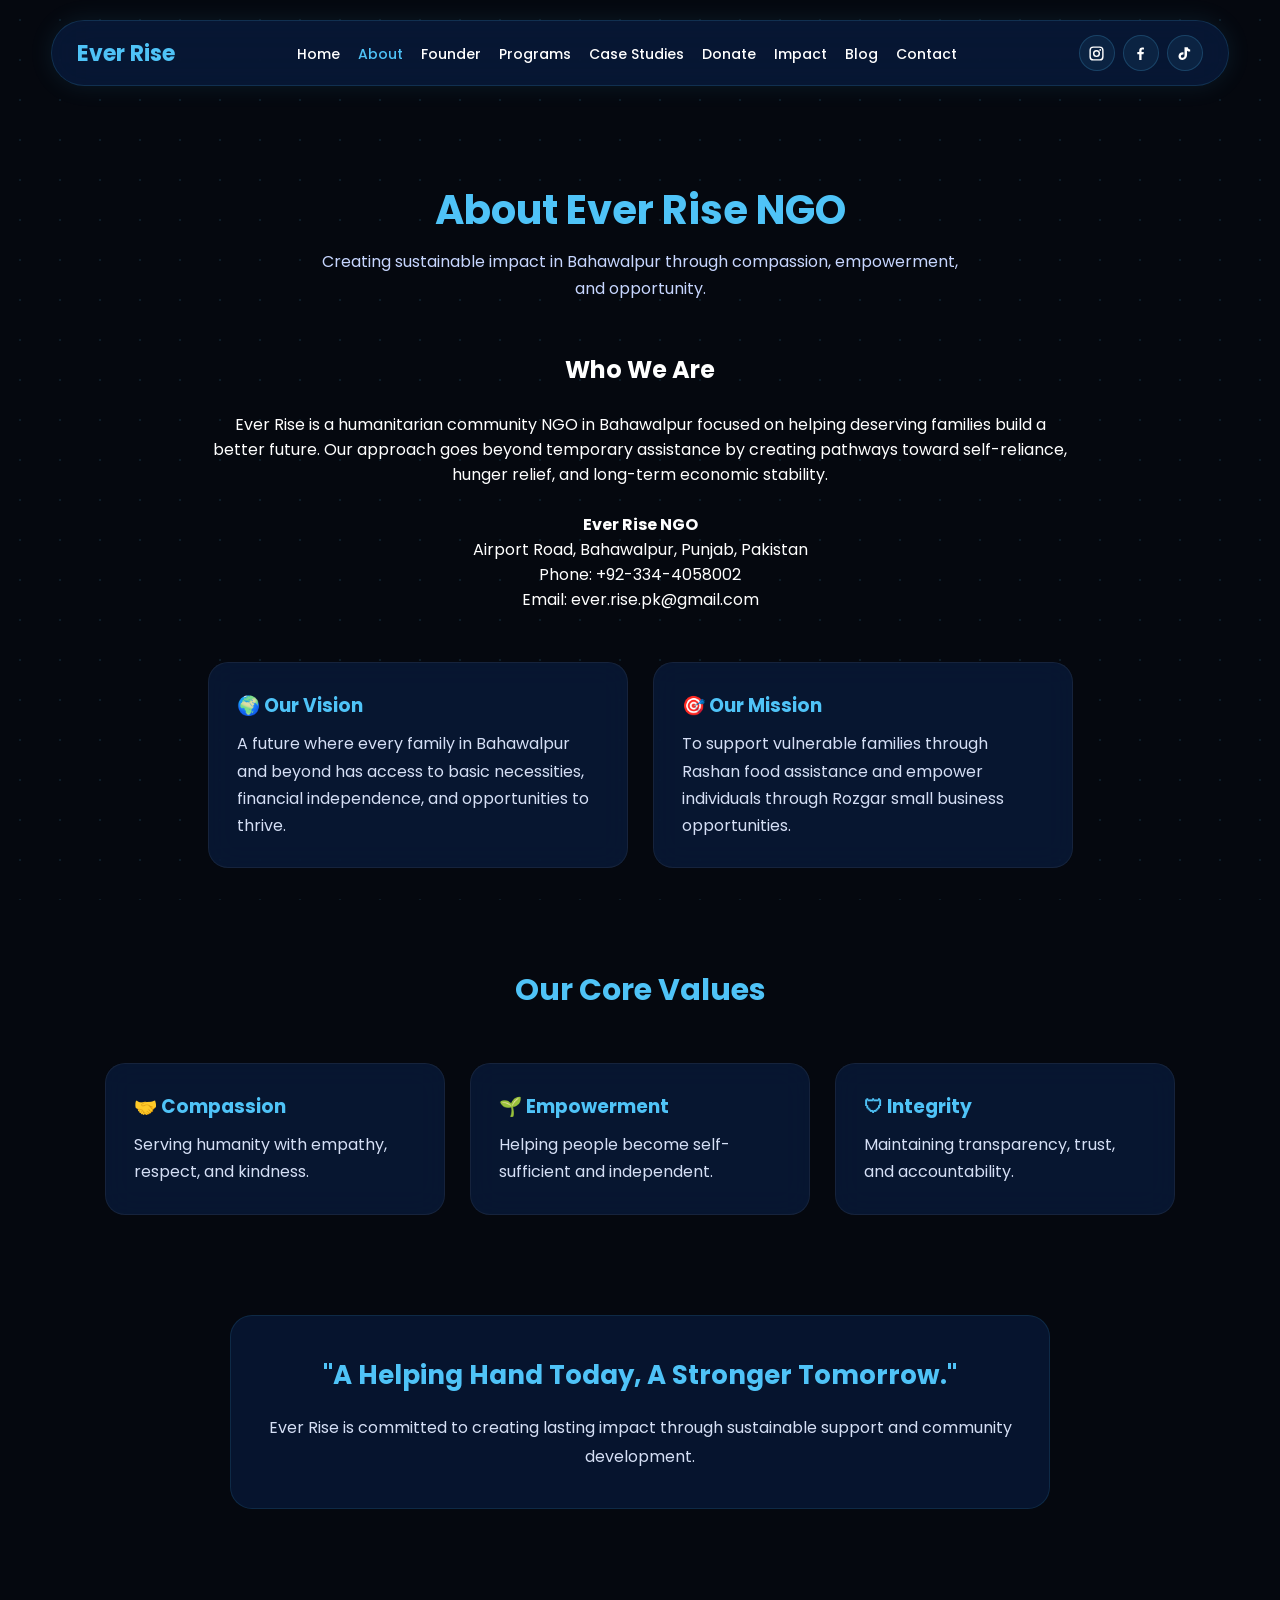
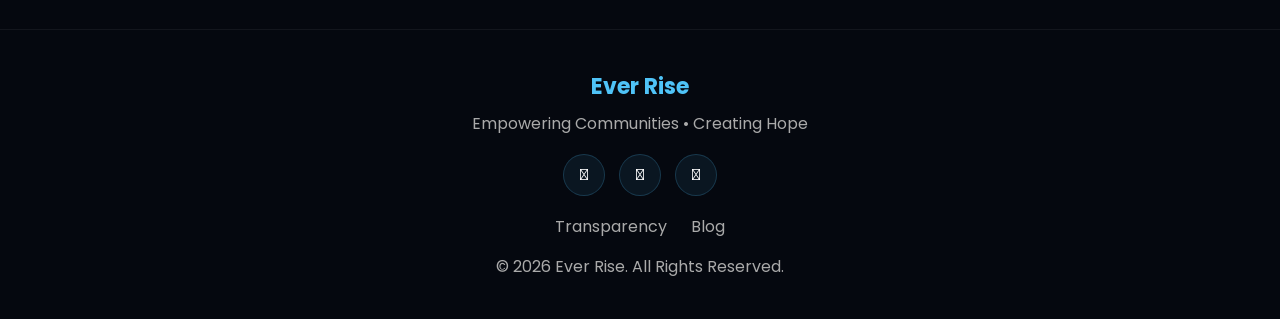
==== commit 0047b56e: "Update about.html" ====
--- a/about.html
+++ b/about.html
@@ -93,26 +93,35 @@
             <li><a href="blog.html">Blog</a></li>
             <li><a href="contact.html">Contact</a></li>
         </ul>
-        <div class="nav-right" style="display:flex; align-items:center; gap:20px;">
-            <div class="social-links">
-
-                <a href="https://www.instagram.com/ever.rise.1187/" target="_blank" rel="noopener noreferrer"
-                    aria-label="Follow Ever Rise NGO on Instagram">
-                    <i class="fab fa-instagram"></i>
-                </a>
-
-                <a href="https://www.facebook.com/profile.php?id=61590970520657" target="_blank"
-                    rel="noopener noreferrer" aria-label="Follow Ever Rise NGO on Facebook">
-                    <i class="fab fa-facebook-f"></i>
-                </a>
-
-                <a href="https://www.tiktok.com/@ever.rise.1187?_r=1&_t=ZS-97JCHIYLV4e" target="_blank"
-                    rel="noopener noreferrer" aria-label="Follow Ever Rise NGO on TikTok">
-                    <i class="fab fa-tiktok"></i>
-                </a>
-
-            </div>
-        </div>
+<div class="nav-right" style="display:flex; align-items:center; gap:20px;">
+    <div class="social-links">
+
+        <!-- Instagram -->
+        <a href="https://www.instagram.com/ever.rise.1187/" target="_blank"
+            rel="noopener noreferrer" aria-label="Follow Ever Rise NGO on Instagram">
+            <svg viewBox="0 0 24 24" aria-hidden="true">
+                <path d="M7.5 2h9A5.5 5.5 0 0 1 22 7.5v9a5.5 5.5 0 0 1-5.5 5.5h-9A5.5 5.5 0 0 1 2 16.5v-9A5.5 5.5 0 0 1 7.5 2Zm0 2A3.5 3.5 0 0 0 4 7.5v9A3.5 3.5 0 0 0 7.5 20h9a3.5 3.5 0 0 0 3.5-3.5v-9A3.5 3.5 0 0 0 16.5 4h-9ZM12 7a5 5 0 1 1 0 10 5 5 0 0 1 0-10Zm0 2a3 3 0 1 0 0 6 3 3 0 0 0 0-6Zm5.25-3.25a1.25 1.25 0 1 1 0 2.5 1.25 1.25 0 0 1 0-2.5Z"/>
+            </svg>
+        </a>
+
+        <!-- Facebook -->
+        <a href="https://www.facebook.com/profile.php?id=61590970520657" target="_blank"
+            rel="noopener noreferrer" aria-label="Follow Ever Rise NGO on Facebook">
+            <svg viewBox="0 0 24 24" aria-hidden="true">
+                <path d="M13.5 21v-8h2.75l.5-3H13.5V8.05c0-.87.29-1.55 1.62-1.55h1.76V3.82c-.3-.04-1.32-.12-2.5-.12-2.48 0-4.18 1.51-4.18 4.3V10H7.5v3h2.7v8h3.3Z"/>
+            </svg>
+        </a>
+
+        <!-- TikTok -->
+        <a href="https://www.tiktok.com/@ever.rise.1187" target="_blank"
+            rel="noopener noreferrer" aria-label="Follow Ever Rise NGO on TikTok">
+            <svg viewBox="0 0 24 24" aria-hidden="true">
+                <path d="M16.6 3c.4 1.9 1.5 3.1 3.4 3.2v3.1c-1.7.1-3.2-.4-4.4-1.3v6.2c0 4.5-3.1 6.8-6.5 6.8-3.2 0-5.6-2.1-5.6-5.2 0-3.4 2.7-5.7 6.2-5.7.3 0 .6 0 .9.1v3.2c-.3-.1-.6-.1-.9-.1-1.6 0-2.8 1-2.8 2.5 0 1.4 1 2.2 2.3 2.2 1.5 0 2.8-.9 2.8-3.1V3h4.6Z"/>
+            </svg>
+        </a>
+
+    </div>
+</div>
 
     </nav>
 
--- a/css/style.css
+++ b/css/style.css
@@ -855,3 +855,43 @@
     .stat-card h2 { font-size: 26px; }
 
 }
+
+.social-links a i {
+    font-family: "Font Awesome 6 Brands" !important;
+    font-style: normal;
+    font-weight: 400;
+    display: inline-block;
+    font-size: 16px;
+    line-height: 1;
+}
+
+.social-links a {
+    color: #fff !important;
+}
+
+.social-links a svg {
+    width: 17px;
+    height: 17px;
+    fill: currentColor;
+    display: block;
+}
+
+.social-links a {
+    color: #fff;
+}
+
+.social-links a:hover {
+    color: #4fc3f7;
+}
+
+.social-links a:first-child:hover {
+    color: #E4405F;
+}
+
+.social-links a:nth-child(2):hover {
+    color: #1877F2;
+}
+
+.social-links a:nth-child(3):hover {
+    color: #25F4EE;
+}
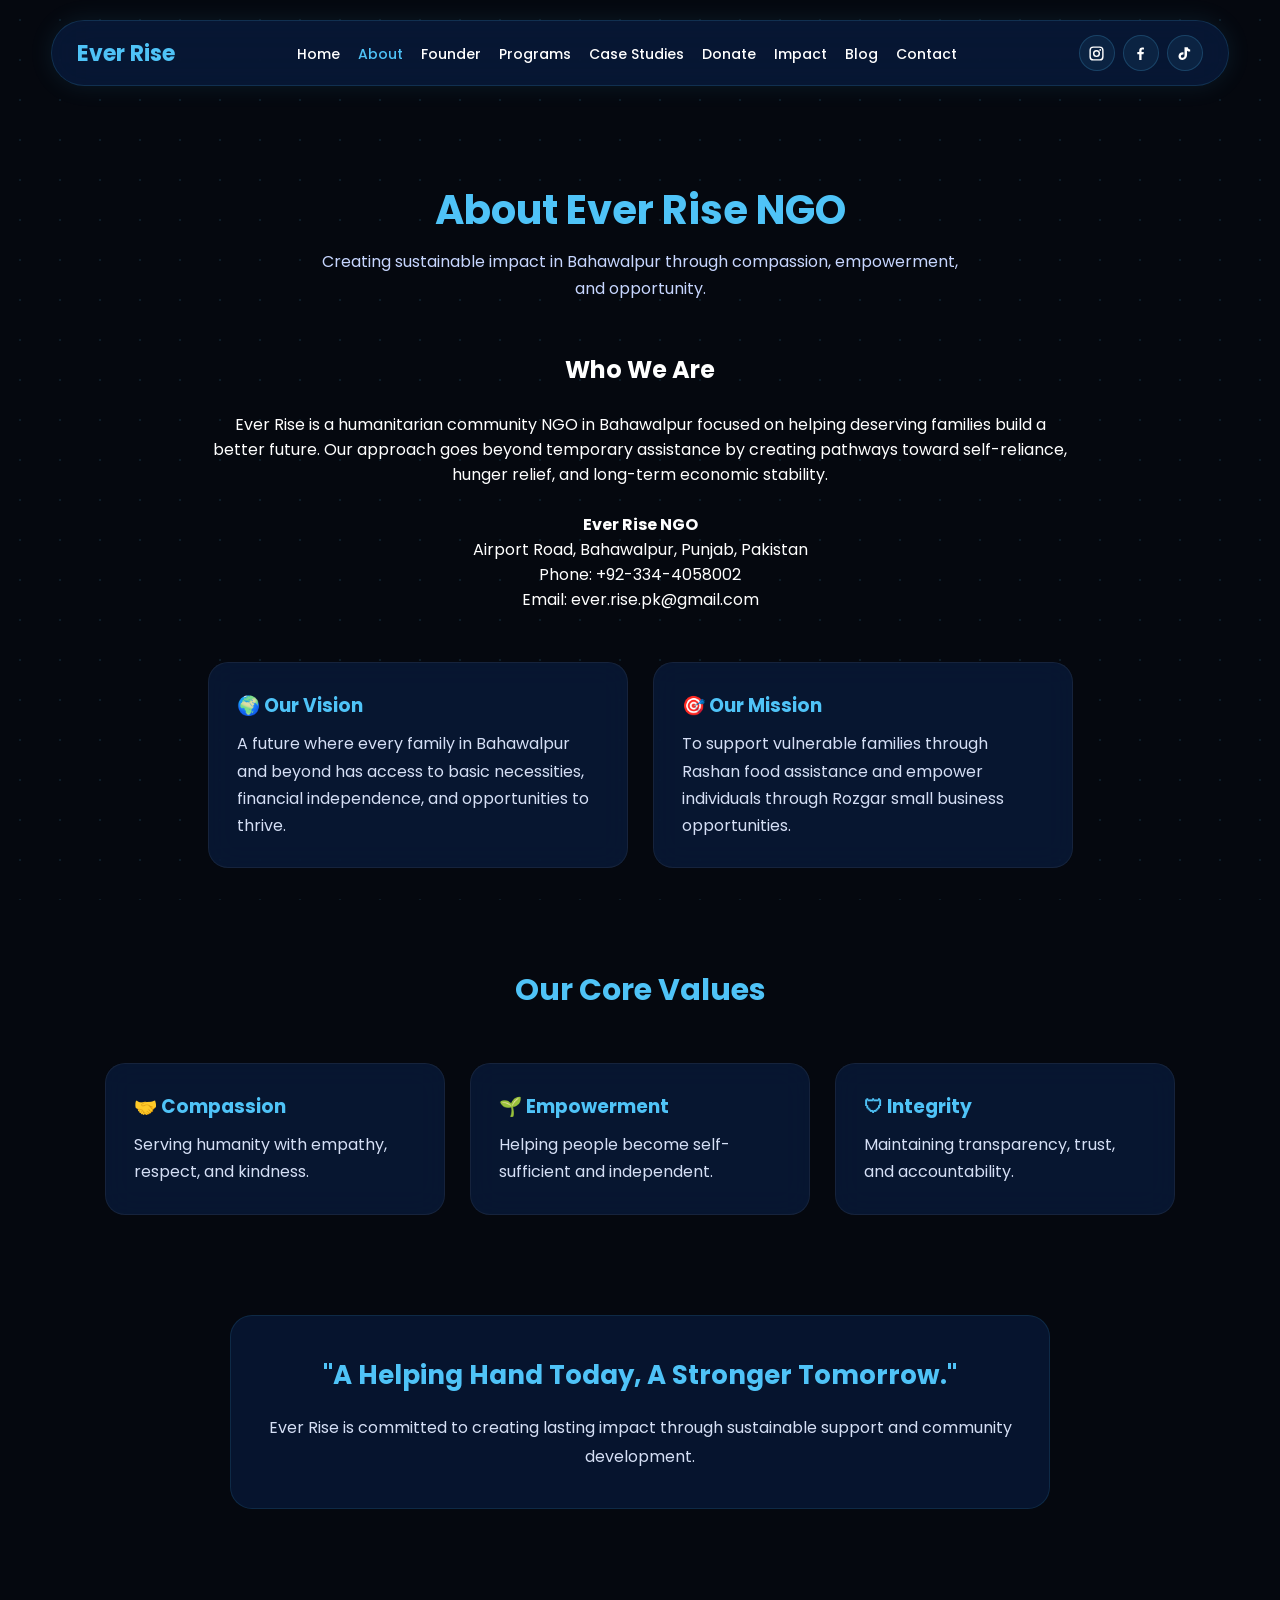
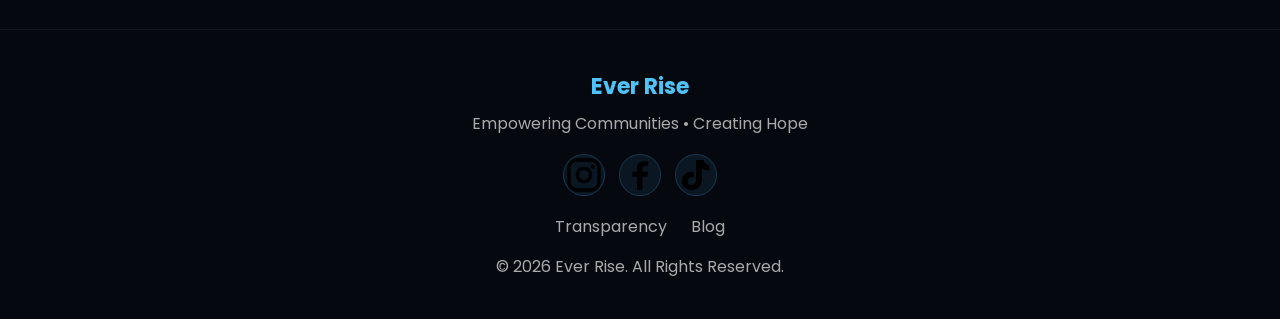
==== commit 24d2aaa5: "Update about.html" ====
--- a/about.html
+++ b/about.html
@@ -260,24 +260,33 @@
             Empowering Communities • Creating Hope
         </p>
 
-        <div class="footer-social">
-
-            <a href="https://www.instagram.com/ever.rise.1187/" target="_blank" rel="noopener noreferrer"
-                aria-label="Follow Ever Rise NGO on Instagram">
-                <i class="fab fa-instagram"></i>
-            </a>
-
-            <a href="https://www.facebook.com/profile.php?id=61590970520657" target="_blank" rel="noopener noreferrer"
-                aria-label="Follow Ever Rise NGO on Facebook">
-                <i class="fab fa-facebook-f"></i>
-            </a>
-
-            <a href="https://www.tiktok.com/@ever.rise.1187?_r=1&_t=ZS-97JCHIYLV4e" target="_blank"
-                rel="noopener noreferrer" aria-label="Follow Ever Rise NGO on TikTok">
-                <i class="fab fa-tiktok"></i>
-            </a>
-
-        </div>
+<div class="footer-social">
+
+    <!-- Instagram -->
+    <a href="https://www.instagram.com/ever.rise.1187/" target="_blank"
+        rel="noopener noreferrer" aria-label="Follow Ever Rise NGO on Instagram">
+        <svg viewBox="0 0 24 24" aria-hidden="true">
+            <path d="M7.5 2h9A5.5 5.5 0 0 1 22 7.5v9a5.5 5.5 0 0 1-5.5 5.5h-9A5.5 5.5 0 0 1 2 16.5v-9A5.5 5.5 0 0 1 7.5 2Zm0 2A3.5 3.5 0 0 0 4 7.5v9A3.5 3.5 0 0 0 7.5 20h9a3.5 3.5 0 0 0 3.5-3.5v-9A3.5 3.5 0 0 0 16.5 4h-9ZM12 7a5 5 0 1 1 0 10 5 5 0 0 1 0-10Zm0 2a3 3 0 1 0 0 6 3 3 0 0 0 0-6Zm5.25-3.25a1.25 1.25 0 1 1 0 2.5 1.25 1.25 0 0 1 0-2.5Z"/>
+        </svg>
+    </a>
+
+    <!-- Facebook -->
+    <a href="https://www.facebook.com/profile.php?id=61590970520657" target="_blank"
+        rel="noopener noreferrer" aria-label="Follow Ever Rise NGO on Facebook">
+        <svg viewBox="0 0 24 24" aria-hidden="true">
+            <path d="M13.5 21v-8h2.75l.5-3H13.5V8.05c0-.87.29-1.55 1.62-1.55h1.76V3.82c-.3-.04-1.32-.12-2.5-.12-2.48 0-4.18 1.51-4.18 4.3V10H7.5v3h2.7v8h3.3Z"/>
+        </svg>
+    </a>
+
+    <!-- TikTok -->
+    <a href="https://www.tiktok.com/@ever.rise.1187" target="_blank"
+        rel="noopener noreferrer" aria-label="Follow Ever Rise NGO on TikTok">
+        <svg viewBox="0 0 24 24" aria-hidden="true">
+            <path d="M16.6 3c.4 1.9 1.5 3.1 3.4 3.2v3.1c-1.7.1-3.2-.4-4.4-1.3v6.2c0 4.5-3.1 6.8-6.5 6.8-3.2 0-5.6-2.1-5.6-5.2 0-3.4 2.7-5.7 6.2-5.7.3 0 .6 0 .9.1v3.2c-.3-.1-.6-.1-.9-.1-1.6 0-2.8 1-2.8 2.5 0 1.4 1 2.2 2.3 2.2 1.5 0 2.8-.9 2.8-3.1V3h4.6Z"/>
+        </svg>
+    </a>
+
+</div>
 
         <div style="margin: 15px 0;">
             <a href="impact.html" style="color: #aaa; text-decoration: none; margin: 0 10px;">Transparency</a>
